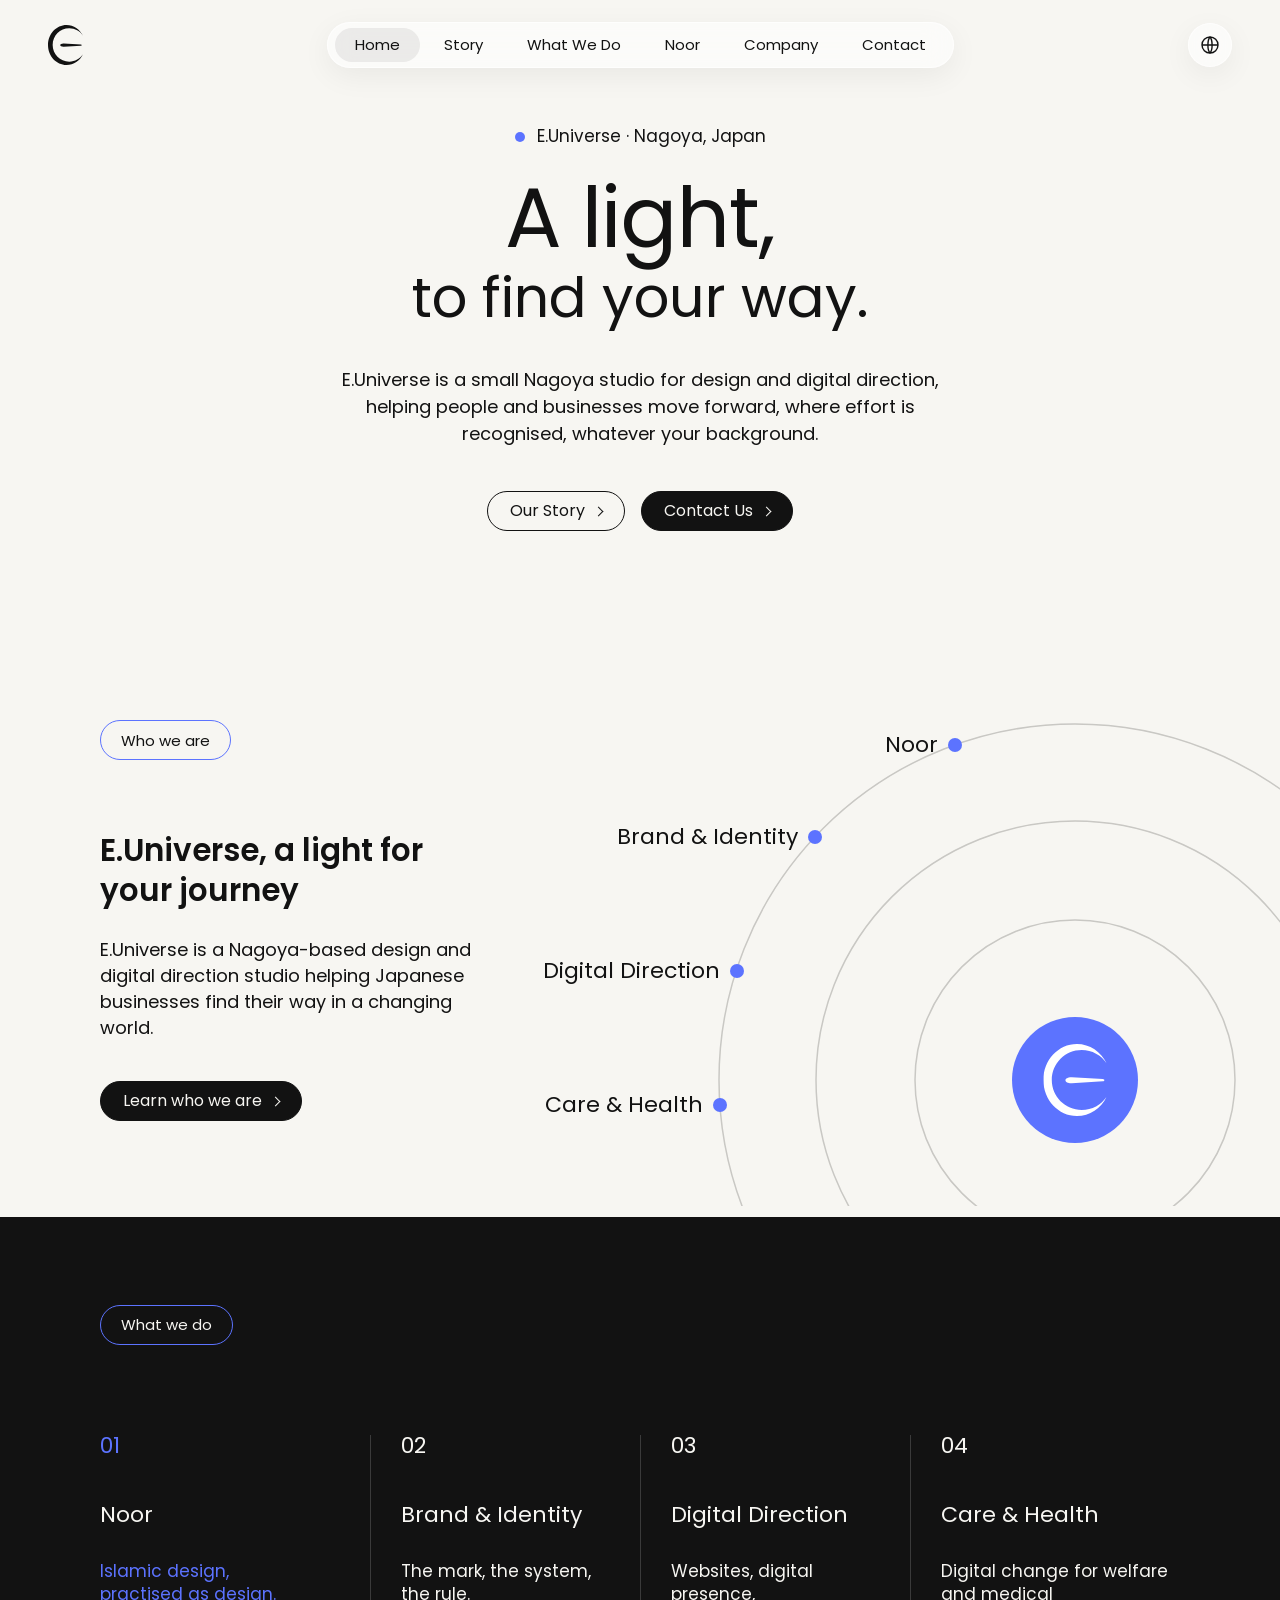
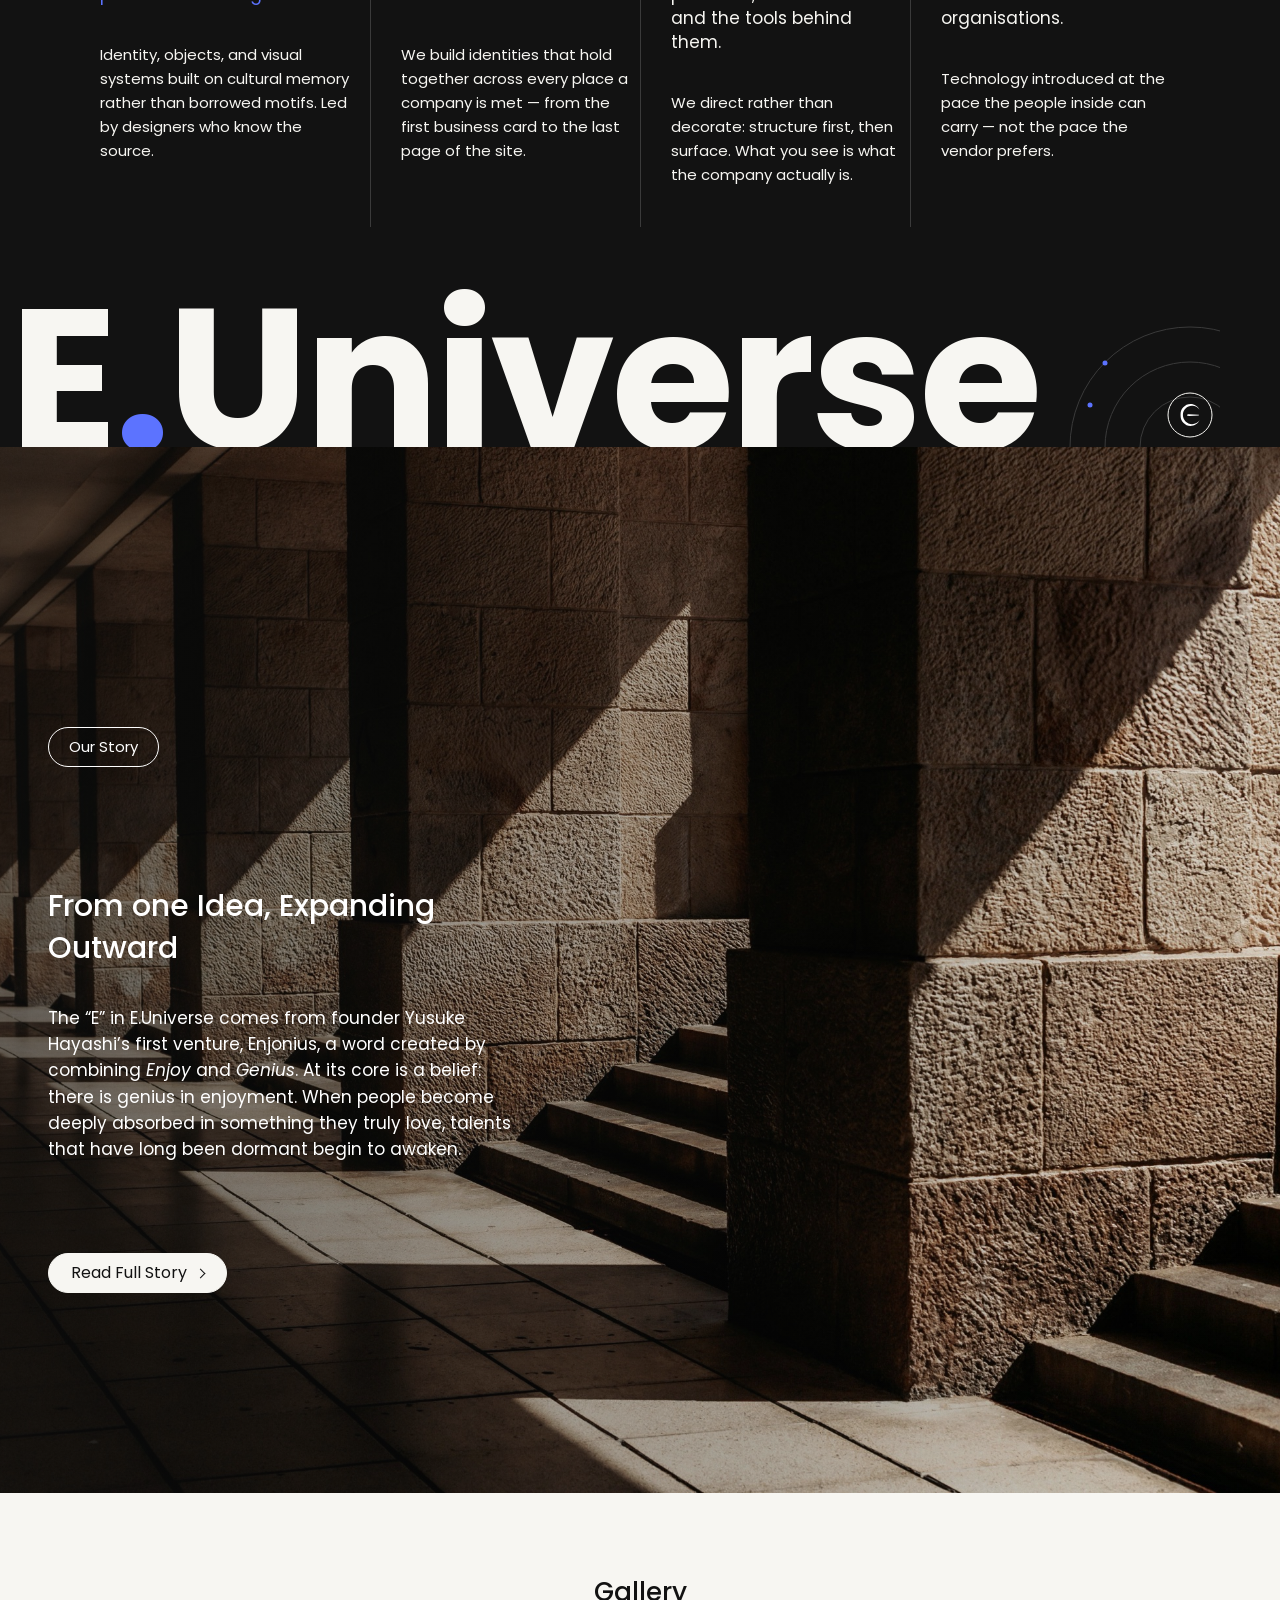
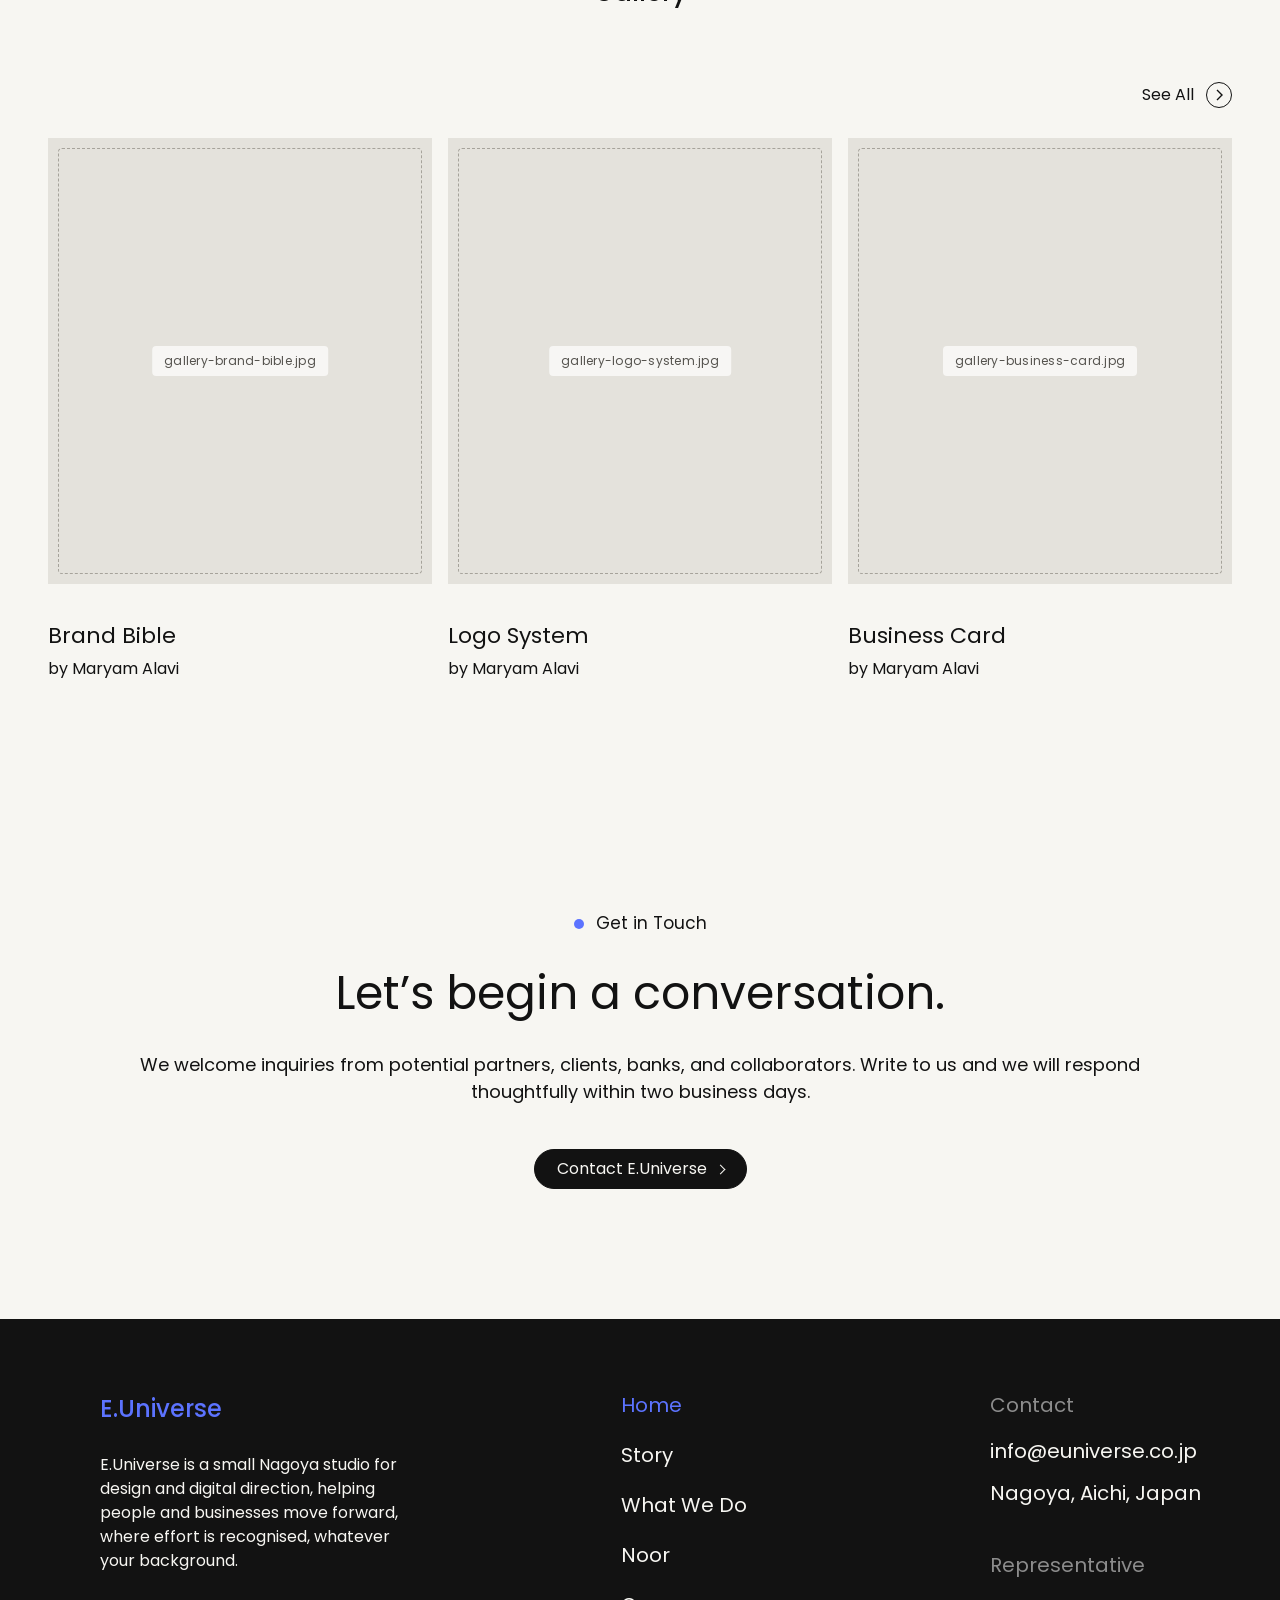
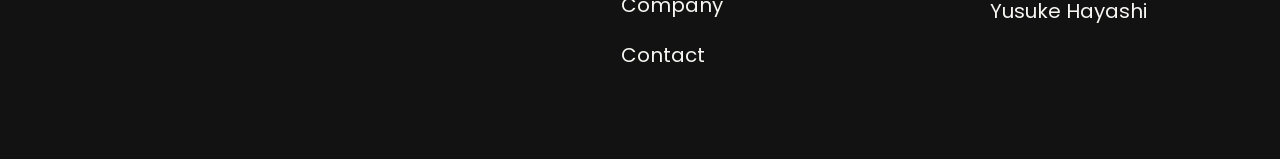
==== v2/index.html @ 205700b2 "v2: shared styles, nav/footer, and Home at /v2/ (staging) - css/site.css: design tokens (Paper/Ink/A" ====
<!doctype html>
<html lang="en-GB">
<head>
<meta charset="utf-8">
<meta name="viewport" content="width=device-width, initial-scale=1">
<title>E.Universe — A Nagoya studio for design &amp; digital direction.</title>
<meta name="description" content="E.Universe is a small Nagoya studio for design and digital direction, helping people and businesses move forward, where effort is recognised, whatever your background.">
<meta name="robots" content="noindex">
<link rel="canonical" href="https://euniverse.co.jp/">
<meta property="og:type" content="website">
<meta property="og:site_name" content="E.Universe">
<meta property="og:title" content="E.Universe — A Nagoya studio for design &amp; digital direction.">
<meta property="og:description" content="E.Universe is a small Nagoya studio for design and digital direction, helping people and businesses move forward, where effort is recognised, whatever your background.">
<meta property="og:url" content="https://euniverse.co.jp/">
<meta property="og:image" content="https://euniverse.co.jp/assets/og.png">
<meta name="twitter:card" content="summary_large_image">
<link rel="icon" href="/assets/favicon.ico" sizes="any">
<link rel="icon" type="image/png" sizes="32x32" href="/assets/favicon-32.png">
<link rel="apple-touch-icon" sizes="180x180" href="/assets/favicon-180.png">
<link rel="preconnect" href="https://fonts.googleapis.com">
<link rel="preconnect" href="https://fonts.gstatic.com" crossorigin>
<link href="https://fonts.googleapis.com/css2?family=Poppins:ital,wght@0,300;0,400;0,500;0,600;0,700;1,400&display=swap" rel="stylesheet">
<link rel="stylesheet" href="/css/site.css">
</head>
<body>

<!-- ===== Header ===== -->
<header class="site-header">
  <a class="site-header__logo" href="index.html" aria-label="E.Universe — Home">
    <img src="/assets/Symbol_Ink.svg" alt="" width="35" height="40">
  </a>
  <nav class="site-nav" aria-label="Primary">
    <a href="index.html" aria-current="page">Home</a>
    <a href="story.html">Story</a>
    <a href="what-we-do.html">What We Do</a>
    <a href="noor.html">Noor</a>
    <a href="company.html">Company</a>
    <a href="contact.html">Contact</a>
  </nav>
  <div class="site-header__tools">
    <button class="icon-btn icon-btn--menu" type="button" aria-label="Open menu" aria-expanded="false" aria-controls="mobile-menu">
      <svg viewBox="0 0 22 22" fill="none" stroke="currentColor" stroke-width="1.6" stroke-linecap="round"><path d="M4 7h14M7 11h8M9 15h4"/></svg>
    </button>
    <span class="icon-btn" role="img" aria-label="Language (English)">
      <svg viewBox="0 0 22 22" fill="none" stroke="currentColor" stroke-width="1.4"><circle cx="11" cy="11" r="8"/><path d="M3 11h16M11 3c2.8 3 2.8 13 0 16M11 3c-2.8 3-2.8 13 0 16"/></svg>
    </span>
  </div>
</header>

<div class="mobile-menu" id="mobile-menu" data-open="false">
  <button class="icon-btn mobile-menu__close" type="button" aria-label="Close menu">
    <svg viewBox="0 0 22 22" fill="none" stroke="currentColor" stroke-width="1.6" stroke-linecap="round"><path d="M6 6l10 10M16 6L6 16"/></svg>
  </button>
  <nav aria-label="Mobile">
    <a href="index.html" aria-current="page">Home</a>
    <a href="story.html">Story</a>
    <a href="what-we-do.html">What We Do</a>
    <a href="noor.html">Noor</a>
    <a href="company.html">Company</a>
    <a href="contact.html">Contact</a>
  </nav>
</div>

<main>

<!-- ===== Hero ===== -->
<section class="hero">
  <p class="kicker">E.Universe · Nagoya, Japan</p>
  <h1 class="hero__title"><span class="l1">A light,</span><span class="l2">to find your way.</span></h1>
  <p class="hero__lead">E.Universe is a small Nagoya studio for design and digital direction, helping people and businesses move forward, where effort is recognised, whatever your background.</p>
  <div class="hero__actions">
    <a class="btn btn--outline" href="story.html">Our Story</a>
    <a class="btn btn--ink" href="contact.html">Contact Us</a>
  </div>
</section>

<!-- ===== Who we are ===== -->
<section class="who" aria-labelledby="who-title">
  <div class="who__text">
    <p class="pill">Who we are</p>
    <h2 class="who__title" id="who-title">E.Universe, a light for your journey</h2>
    <p class="who__body">E.Universe is a Nagoya-based design and digital direction studio helping Japanese businesses find their way in a changing world.</p>
    <p class="who__cta"><a class="btn btn--ink" href="company.html">Learn who we are</a></p>
  </div>
  <!-- Orbit diagram: three arcs + four labelled dots around the E symbol -->
  <svg class="orbit" viewBox="-100 0 800 566" aria-hidden="true" focusable="false">
    <g fill="none" stroke="#C9C8C4" stroke-width="1.5">
      <circle cx="495" cy="440" r="160"/>
      <circle cx="495" cy="440" r="259"/>
      <circle cx="495" cy="440" r="356"/>
    </g>
    <g fill="#5C73FF">
      <circle cx="375" cy="105" r="7"/>
      <circle cx="235" cy="197" r="7"/>
      <circle cx="157" cy="331" r="7"/>
      <circle cx="140" cy="465" r="7"/>
    </g>
    <g text-anchor="end">
      <text x="358" y="112">Noor</text>
      <text x="218" y="204">Brand &amp; Identity</text>
      <text x="140" y="338">Digital Direction</text>
      <text x="123" y="472">Care &amp; Health</text>
    </g>
    <circle cx="495" cy="440" r="63" fill="#5C73FF"/>
    <image href="/assets/Symbol_Light.svg" x="463" y="404" width="64" height="72"/>
  </svg>
</section>

<!-- ===== What we do ===== -->
<section class="services section--ink" aria-labelledby="services-title">
  <div class="services__head">
    <h2 class="pill" id="services-title">What we do</h2>
  </div>
  <div class="services__grid">
    <article class="service">
      <p class="service__num service__num--accent">01</p>
      <h3 class="service__title">Noor</h3>
      <p class="service__tag service__tag--accent">Islamic design,<br>practised as design.</p>
      <p class="service__body">Identity, objects, and visual systems built on cultural memory rather than borrowed motifs. Led by designers who know the source.</p>
    </article>
    <article class="service">
      <p class="service__num">02</p>
      <h3 class="service__title">Brand &amp; Identity</h3>
      <p class="service__tag">The mark, the system,<br>the rule.</p>
      <p class="service__body">We build identities that hold together across every place a company is met — from the first business card to the last page of the site.</p>
    </article>
    <article class="service">
      <p class="service__num">03</p>
      <h3 class="service__title">Digital Direction</h3>
      <p class="service__tag">Websites, digital presence,<br>and the tools behind them.</p>
      <p class="service__body">We direct rather than decorate: structure first, then surface. What you see is what the company actually is.</p>
    </article>
    <article class="service">
      <p class="service__num">04</p>
      <h3 class="service__title">Care &amp; Health</h3>
      <p class="service__tag">Digital change for welfare<br>and medical organisations.</p>
      <p class="service__body">Technology introduced at the pace the people inside can carry — not the pace the vendor prefers.</p>
    </article>
  </div>
  <div class="services__mark" aria-hidden="true">
    <span class="word">E<span class="dot">.</span>Universe</span>
    <svg class="mini-orbit" viewBox="0 0 220 130" fill="none">
      <g stroke="#3A3A3A" stroke-width="1"><circle cx="190" cy="130" r="50"/><circle cx="190" cy="130" r="85"/><circle cx="190" cy="130" r="120"/></g>
      <circle cx="105" cy="46" r="2.5" fill="#5C73FF"/><circle cx="90" cy="88" r="2.5" fill="#5C73FF"/>
      <circle cx="190" cy="98" r="22" stroke="#F7F6F2" stroke-width="1"/>
      <image href="/assets/Symbol_Light.svg" x="180" y="87" width="20" height="22"/>
    </svg>
  </div>
</section>

<!-- ===== Our Story teaser ===== -->
<section class="story-teaser" aria-labelledby="story-title">
  <figure class="ph"><img src="/assets/img/home-story-corridor.jpg" alt="" loading="lazy"></figure>
  <p class="pill pill--white">Our Story</p>
  <h2 class="story-teaser__title" id="story-title">From one Idea, Expanding Outward</h2>
  <p class="story-teaser__body">The “E” in E.Universe comes from founder Yusuke Hayashi’s first venture, Enjonius, a word created by combining <em>Enjoy</em> and <em>Genius</em>. At its core is a belief: there is genius in enjoyment. When people become deeply absorbed in something they truly love, talents that have long been dormant begin to awaken.</p>
  <p class="story-teaser__cta"><a class="btn btn--paper" href="story.html">Read Full Story</a></p>
</section>

<!-- ===== Gallery ===== -->
<section class="gallery" aria-labelledby="gallery-title">
  <h2 class="gallery__title" id="gallery-title">Gallery</h2>
  <div class="gallery__bar"><a class="more" href="what-we-do.html#work">See All</a></div>
  <div class="gallery__grid">
    <article class="card">
      <figure class="ph card__img"><img src="/assets/img/gallery-brand-bible.jpg" alt="Brand Bible cover — Quiet authenticity." loading="lazy"></figure>
      <h3 class="card__title">Brand Bible</h3>
      <p class="card__by">by Maryam Alavi</p>
    </article>
    <article class="card">
      <figure class="ph card__img"><img src="/assets/img/gallery-logo-system.jpg" alt="E.Universe logo system" loading="lazy"></figure>
      <h3 class="card__title">Logo System</h3>
      <p class="card__by">by Maryam Alavi</p>
    </article>
    <article class="card">
      <figure class="ph card__img"><img src="/assets/img/gallery-business-card.jpg" alt="E.Universe business cards" loading="lazy"></figure>
      <h3 class="card__title">Business Card</h3>
      <p class="card__by">by Maryam Alavi</p>
    </article>
  </div>
</section>

<!-- ===== Get in touch ===== -->
<section class="cta" aria-labelledby="cta-title">
  <p class="kicker">Get in Touch</p>
  <h2 class="cta__title" id="cta-title">Let’s begin a conversation.</h2>
  <p class="cta__body">We welcome inquiries from potential partners, clients, banks, and collaborators. Write to us and we will respond thoughtfully within two business days.</p>
  <p class="cta__btn"><a class="btn btn--ink" href="contact.html">Contact E.Universe</a></p>
</section>

</main>

<!-- ===== Footer ===== -->
<footer class="site-footer">
  <div>
    <p class="site-footer__brand">E.Universe</p>
    <p class="site-footer__about">E.Universe is a small Nagoya studio for design and digital direction, helping people and businesses move forward, where effort is recognised, whatever your background.</p>
  </div>
  <nav aria-label="Footer">
    <ul class="site-footer__links">
      <li><a href="index.html" aria-current="page">Home</a></li>
      <li><a href="story.html">Story</a></li>
      <li><a href="what-we-do.html">What We Do</a></li>
      <li><a href="noor.html">Noor</a></li>
      <li><a href="company.html">Company</a></li>
      <li><a href="contact.html">Contact</a></li>
    </ul>
  </nav>
  <div class="site-footer__contact">
    <p class="site-footer__heading" style="margin-top:0">Contact</p>
    <p><a href="mailto:info@euniverse.co.jp">info@euniverse.co.jp</a></p>
    <p>Nagoya, Aichi, Japan</p>
    <p class="site-footer__heading">Representative</p>
    <p>Yusuke Hayashi</p>
  </div>
</footer>

<script src="/js/site.js" defer></script>
</body>
</html>
---- css/site.css ----
/* ==========================================================================
   E.Universe — corporate site v2
   Shared stylesheet. Reference frame: desktop 1440 / tablet 834 / mobile 390
   (measured from the 14Sep design exports, which are 1.5× those widths).
   Tokens come from EUniverse_Company_Details_v1.txt (Paper / Ink / Accent).
   ========================================================================== */

:root {
  --paper: #F7F6F2;
  --ink: #121212;
  --accent: #5C73FF;
  --white: #FFFFFF;
  --grey-70: #6E6E6E;   /* footer column headings, form labels */
  --grey-50: #9A9A9A;   /* placeholders */
  --line-dark: #DDDCD8; /* hairlines on paper */
  --line-light: #3A3A3A;/* hairlines on ink */
  --arc: #C9C8C4;       /* orbit arcs */

  --font: "Poppins", -apple-system, BlinkMacSystemFont, "Helvetica Neue", Arial, sans-serif;

  --gutter: 48px;       /* page edge (gallery, big headings, nav logo) */
  --inset: 100px;       /* inner text columns (who we are, what we do, footer) */
  --radius-pill: 999px;
}

/* ---------- reset ---------- */
*, *::before, *::after { box-sizing: border-box; }
html { -webkit-text-size-adjust: 100%; scroll-behavior: smooth; }
body {
  margin: 0;
  background: var(--paper);
  color: var(--ink);
  font-family: var(--font);
  font-size: 16px;
  line-height: 1.5;
  -webkit-font-smoothing: antialiased;
  -moz-osx-font-smoothing: grayscale;
}
img, svg { display: block; max-width: 100%; }
a { color: inherit; text-decoration: none; }
h1, h2, h3, h4, p, figure { margin: 0; }
ul { margin: 0; padding: 0; list-style: none; }
button, input, select, textarea { font: inherit; color: inherit; }

.visually-hidden {
  position: absolute !important; width: 1px; height: 1px; overflow: hidden;
  clip: rect(0 0 0 0); clip-path: inset(50%); white-space: nowrap;
}

/* ---------- layout helpers ---------- */
.wrap { padding-left: var(--gutter); padding-right: var(--gutter); }
.wrap--inset { padding-left: var(--inset); padding-right: var(--inset); }
.section--ink { background: var(--ink); color: var(--paper); }

/* ---------- labels ---------- */
.pill {
  display: inline-flex; align-items: center;
  height: 40px; padding: 0 20px;
  border: 1px solid var(--accent); border-radius: var(--radius-pill);
  font-size: 15px; font-weight: 400; line-height: 1; white-space: nowrap;
}
.pill--white { border-color: var(--white); color: var(--white); }
.pill--ink { border-color: var(--ink); color: var(--ink); }

.kicker {
  display: inline-flex; align-items: center; gap: 12px;
  font-size: 17px;
}
.kicker::before {
  content: ""; width: 10px; height: 10px; border-radius: 50%;
  background: var(--accent); flex: none;
}
.kicker--green::before { background: #1FDB5E; }

/* ---------- buttons ---------- */
.btn {
  display: inline-flex; align-items: center; gap: 10px;
  height: 40px; padding: 0 22px;
  border-radius: var(--radius-pill); border: 1px solid transparent;
  font-size: 16px; line-height: 1; white-space: nowrap;
  cursor: pointer; transition: opacity .2s ease, background-color .2s ease;
}
.btn::after {
  content: ""; width: 7px; height: 7px; flex: none;
  border-right: 1.5px solid currentColor; border-top: 1.5px solid currentColor;
  transform: rotate(45deg); margin-top: 1px;
}
.btn:hover { opacity: .85; }
.btn--ink { background: var(--ink); color: var(--paper); border-color: var(--ink); }
.btn--outline { background: transparent; color: var(--ink); border-color: var(--ink); }
.btn--paper { background: var(--paper); color: var(--ink); border-color: var(--paper); }
.btn--text { padding: 0; border: 0; background: transparent; color: var(--ink); }

/* "See All ›" — text + circled chevron */
.more {
  display: inline-flex; align-items: center; gap: 12px;
  font-size: 16px; color: var(--ink);
}
.more::after {
  content: ""; width: 26px; height: 26px; flex: none;
  border: 1px solid var(--ink); border-radius: 50%;
  background: url("data:image/svg+xml;utf8,<svg xmlns='http://www.w3.org/2000/svg' viewBox='0 0 26 26'><path d='M11 8l5 5-5 5' fill='none' stroke='%23121212' stroke-width='1.4'/></svg>") center / 26px 26px no-repeat;
}

/* ---------- placeholder images ----------
   Every photo is a plain <img>. If the file is not in assets/ yet, site.js
   flags the figure as .is-missing and it renders as a grey box showing the
   expected file name. Dropping the real file into assets/img/ is all that is
   needed to replace it. */
.ph { position: relative; overflow: hidden; background: #E4E2DC; }
.ph img { width: 100%; height: 100%; object-fit: cover; }
.ph.is-missing img { visibility: hidden; }
.ph.is-missing::before {
  content: ""; position: absolute; inset: 10px;
  border: 1px dashed #A6A39B; border-radius: 4px;
}
.ph.is-missing::after {
  content: attr(data-file);
  position: absolute; left: 50%; top: 50%; transform: translate(-50%, -50%);
  padding: 6px 12px; background: rgba(255,255,255,.7); border-radius: 4px;
  font-size: 12px; letter-spacing: .02em; color: #55534E; white-space: nowrap;
}

/* ==========================================================================
   Header / navigation
   ========================================================================== */
.site-header {
  position: absolute; top: 0; left: 0; right: 0; z-index: 50;
  height: 90px; padding: 0 var(--gutter);
  display: grid; grid-template-columns: 1fr auto 1fr; align-items: center;
}
.site-header__logo { justify-self: start; }
.site-header__logo img, .site-header__logo svg { height: 40px; width: auto; }

.site-nav {
  display: flex; align-items: center; gap: 4px;
  height: 46px; padding: 0 8px;
  border-radius: var(--radius-pill);
  background: rgba(255,255,255,.55);
  box-shadow: 0 8px 30px rgba(18,18,18,.06), inset 0 0 0 1px rgba(255,255,255,.6);
  backdrop-filter: blur(14px); -webkit-backdrop-filter: blur(14px);
}
.site-nav a {
  display: inline-flex; align-items: center; height: 34px; padding: 0 20px;
  border-radius: var(--radius-pill); font-size: 15px; white-space: nowrap;
}
.site-nav a[aria-current="page"] { background: rgba(18,18,18,.07); }
.site-nav a:hover { background: rgba(18,18,18,.05); }

.site-header__tools { justify-self: end; display: flex; gap: 12px; }
.icon-btn {
  width: 44px; height: 44px; border-radius: 50%; border: 0; padding: 0;
  display: grid; place-items: center; background: rgba(255,255,255,.55);
  box-shadow: 0 8px 30px rgba(18,18,18,.06), inset 0 0 0 1px rgba(255,255,255,.6);
  backdrop-filter: blur(14px); -webkit-backdrop-filter: blur(14px);
  cursor: default;
}
.icon-btn svg { width: 22px; height: 22px; }
.icon-btn--menu { display: none; cursor: pointer; }

/* header on dark hero (Story) */
.site-header--light { color: var(--paper); }
.site-header--light .site-nav,
.site-header--light .icon-btn { background: rgba(255,255,255,.12); box-shadow: inset 0 0 0 1px rgba(255,255,255,.18); }
.site-header--light .site-nav a[aria-current="page"] { background: rgba(255,255,255,.18); }

/* mobile menu panel */
.mobile-menu {
  display: none; position: fixed; inset: 0; z-index: 60;
  background: var(--paper); padding: 110px var(--gutter) 40px;
}
.mobile-menu[data-open="true"] { display: block; }
.mobile-menu a { display: block; font-size: 28px; padding: 14px 0; border-bottom: 1px solid var(--line-dark); }
.mobile-menu a[aria-current="page"] { color: var(--accent); }
.mobile-menu__close { position: absolute; top: 24px; right: var(--gutter); }

/* ==========================================================================
   Footer
   ========================================================================== */
.site-footer {
  background: var(--ink); color: var(--paper);
  padding: 72px var(--inset) 90px;
  display: grid; grid-template-columns: 46% 32% 22%; gap: 24px;
}
.site-footer__brand { font-size: 24px; font-weight: 500; color: var(--accent); }
.site-footer__about { margin-top: 26px; max-width: 300px; font-size: 16px; line-height: 1.5; }
.site-footer__links li + li { margin-top: 22px; }
.site-footer__links a { font-size: 20px; line-height: 1.4; }
.site-footer__links a[aria-current="page"] { color: var(--accent); }
.site-footer__heading { font-size: 18px; color: #8C8C8C; margin-bottom: 22px; }
.site-footer__contact p { font-size: 20px; line-height: 1.4; }
.site-footer__contact p + p { margin-top: 14px; }
.site-footer__contact .site-footer__heading { margin-top: 44px; margin-bottom: 18px; }

/* ==========================================================================
   Home
   ========================================================================== */
.hero {
  padding: 124px var(--gutter) 0;
  text-align: center;
  min-height: 640px;
}
.hero__title {
  margin-top: 26px;
  font-weight: 400; line-height: 1;
}
.hero__title .l1 { display: block; font-size: 84px; letter-spacing: -.01em; }
.hero__title .l2 { display: block; font-size: 56px; margin-top: 10px; }
.hero__lead {
  margin: 40px auto 0; max-width: 600px;
  font-size: 18px; line-height: 1.5;
}
.hero__actions { margin-top: 44px; display: flex; justify-content: center; gap: 16px; }

/* Who we are */
.who {
  position: relative; overflow: hidden;
  padding: 80px var(--inset) 96px;
  min-height: 566px;
}
.who__text { max-width: 400px; position: relative; z-index: 1; }
.who__title { margin-top: 70px; font-size: 31px; font-weight: 600; line-height: 1.3; }
.who__body { margin-top: 26px; font-size: 18px; line-height: 1.45; max-width: 380px; }
.who__cta { margin-top: 40px; }
.orbit {
  position: absolute; right: 0; top: 0; width: 800px; height: 566px;
  pointer-events: none;
}
.orbit text { font-family: var(--font); font-size: 22px; fill: var(--ink); }

/* What we do (dark) */
.services { padding: 88px 0 0; position: relative; overflow: hidden; }
.services__head { padding: 0 var(--inset); }
.services__grid {
  margin-top: 90px; padding: 0 var(--inset);
  display: grid; grid-template-columns: repeat(4, 1fr);
}
.service { padding-right: 12px; }
.service + .service { border-left: 1px solid var(--line-light); padding-left: 30px; }
.service__num { font-size: 22px; line-height: 1; }
.service__num--accent { color: var(--accent); }
.service__title { margin-top: 44px; font-size: 22px; font-weight: 400; line-height: 1.3; }
.service__tag, .service__body { max-width: 270px; }
.service__tag { margin-top: 30px; font-size: 17px; line-height: 1.4; }
.service__tag--accent { color: var(--accent); }
.service__body { margin-top: 36px; font-size: 15px; line-height: 1.6; padding-bottom: 40px; }
.services__mark {
  position: relative; margin-top: 30px; height: 190px; overflow: hidden;
}
.services__mark .word {
  position: absolute; left: 10px; bottom: -0.16em;
  font-size: 200px; font-weight: 700; line-height: 1; letter-spacing: -.02em;
  color: var(--paper); white-space: nowrap;
}
.services__mark .word .dot { color: var(--accent); }
.services__mark .mini-orbit { position: absolute; right: 60px; bottom: 0; width: 220px; height: 130px; }

/* Our Story (photo) */
.story-teaser {
  position: relative; color: var(--white);
  padding: 280px var(--gutter) 200px;
  background: var(--ink) center / cover no-repeat;
  isolation: isolate;
}
.story-teaser .ph { position: absolute; inset: 0; z-index: -2; }
.story-teaser::before {
  content: ""; position: absolute; inset: 0; z-index: -1;
  background: linear-gradient(90deg, rgba(18,18,18,.55) 0%, rgba(18,18,18,.25) 45%, rgba(18,18,18,0) 100%);
}
.story-teaser__title { margin-top: 118px; font-size: 30px; font-weight: 500; line-height: 1.4; max-width: 520px; }
.story-teaser__body { margin-top: 36px; font-size: 17px; line-height: 1.55; max-width: 480px; }
.story-teaser__cta { margin-top: 90px; }

/* Gallery / Selected work */
.gallery { padding: 80px var(--gutter) 0; }
.gallery__title { text-align: center; font-size: 26px; font-weight: 500; }
.gallery__bar { display: flex; justify-content: flex-end; margin-top: 70px; }
.gallery__grid { margin-top: 30px; display: grid; grid-template-columns: repeat(3, 1fr); gap: 16px; }
.card__img { aspect-ratio: 437 / 508; }
.card__title { margin-top: 38px; font-size: 22px; font-weight: 400; line-height: 1.3; }
.card__by { margin-top: 6px; font-size: 16px; }

/* Get in touch */
.cta {
  padding: 230px var(--gutter) 130px; text-align: center;
}
.cta__title { margin-top: 30px; font-size: 46px; font-weight: 400; line-height: 1.2; }
.cta__body { margin: 30px auto 0; max-width: 1000px; font-size: 18px; line-height: 1.5; }
.cta__btn { margin-top: 44px; }

/* ==========================================================================
   Tablet ≤ 1024
   ========================================================================== */
@media (max-width: 1024px) {
  :root { --gutter: 48px; --inset: 48px; }

  .site-header { height: 90px; }
  .site-nav a { padding: 0 16px; }

  .hero { padding-top: 130px; min-height: 0; padding-bottom: 60px; }
  .hero__title .l1 { font-size: 72px; }
  .hero__title .l2 { font-size: 48px; }
  .hero__lead { max-width: 620px; }

  .who { padding: 40px var(--inset) 0; min-height: 0; }
  .who__text { max-width: 760px; }
  .who__title { margin-top: 64px; }
  .who__body { max-width: 760px; }
  .orbit { position: relative; width: 760px; max-width: none; height: auto; margin: 30px -130px 0 auto; }

  .services__grid { grid-template-columns: 1fr 1fr; row-gap: 60px; padding-left: calc(var(--inset) + 48px); }
  .service:nth-child(3) { border-left: 0; padding-left: 0; }
  .service:nth-child(odd) { position: relative; }
  .service:nth-child(n+3)::before {
    content: ""; position: absolute; top: -30px; left: 0; width: 60%; height: 1px; background: var(--line-light);
  }
  .service { position: relative; }
  .services__mark { height: 130px; }
  .services__mark .word { font-size: 120px; }
  .services__mark .mini-orbit { right: 30px; width: 160px; height: 100px; }
  .pill--white { border-color: var(--accent); }

  .story-teaser { padding: 220px var(--gutter) 200px; }
  .gallery__grid { grid-template-columns: repeat(3, 1fr); }
  .card__title { font-size: 20px; margin-top: 26px; }
  .cta { padding: 160px var(--gutter) 110px; }
  .cta__title { font-size: 40px; }

  .site-footer { grid-template-columns: 46% 24% 30%; gap: 16px; padding: 64px var(--inset) 72px; }
  .site-footer__links a, .site-footer__contact p { font-size: 18px; }
  .site-footer__about { font-size: 15px; }
}

/* ==========================================================================
   Mobile ≤ 640
   ========================================================================== */
@media (max-width: 640px) {
  :root { --gutter: 24px; --inset: 24px; }

  .site-header { height: 76px; grid-template-columns: 1fr auto; }
  .site-header__logo img, .site-header__logo svg { height: 34px; }
  .site-nav { display: none; }
  .icon-btn { width: 40px; height: 40px; }
  .icon-btn--menu { display: grid; }

  .hero { padding-top: 130px; padding-bottom: 40px; }
  .hero__title .l1 { font-size: 56px; }
  .hero__title .l2 { font-size: 32px; margin-top: 8px; }
  .hero__lead { margin-top: 30px; font-size: 17px; }
  .hero__actions { margin-top: 34px; gap: 28px; }
  .hero__actions .btn--outline { border: 0; padding: 0; }

  .who { padding: 60px var(--inset) 0; }
  .who__title { margin-top: 56px; font-size: 24px; }
  .who__body { font-size: 17px; }
  .who { overflow: hidden; }
  .orbit { width: 520px; height: auto; margin: 10px -120px 0 auto; }
  .orbit text { font-size: 19px; }
  .site-footer__links a, .site-footer__contact p { font-size: 18px; }

  .services { padding-top: 56px; }
  .services__grid { grid-template-columns: 1fr; row-gap: 64px; padding-left: calc(var(--inset) + 24px); margin-top: 56px; }
  .service, .service + .service { border-left: 0; padding-left: 0; padding-right: 0; }
  .service:nth-child(n+2)::before {
    content: ""; position: absolute; top: -28px; left: 0; width: 60%; height: 1px; background: var(--line-light);
  }
  .service:nth-child(3)::before { display: block; }
  .service__title { font-size: 22px; margin-top: 40px; }
  .service__tag { font-size: 17px; }
  .service__body { font-size: 15.5px; padding-bottom: 0; }
  .services__mark { height: 80px; margin-top: 60px; }
  .services__mark .word { font-size: 66px; left: 0; }
  .services__mark .mini-orbit { width: 120px; height: 80px; right: 12px; }

  .story-teaser { padding: 44px var(--gutter) 60px; min-height: 780px; }
  .story-teaser__title { margin-top: 80px; font-size: 26px; }
  .story-teaser__body { font-size: 16px; }
  .story-teaser__cta { margin-top: 56px; }

  .gallery { padding-top: 90px; }
  .gallery__bar { margin-top: 40px; }
  .gallery__grid { grid-template-columns: 1fr; gap: 40px; }
  .card__title { margin-top: 20px; }

  .cta { padding: 120px var(--gutter) 90px; }
  .cta__title { font-size: 30px; }
  .cta__body { font-size: 17px; }

  .site-footer { grid-template-columns: 1fr; padding: 56px var(--inset) 64px; row-gap: 40px; }
  .site-footer__contact { grid-column: auto; }
  .site-footer__links li + li { margin-top: 18px; }
}
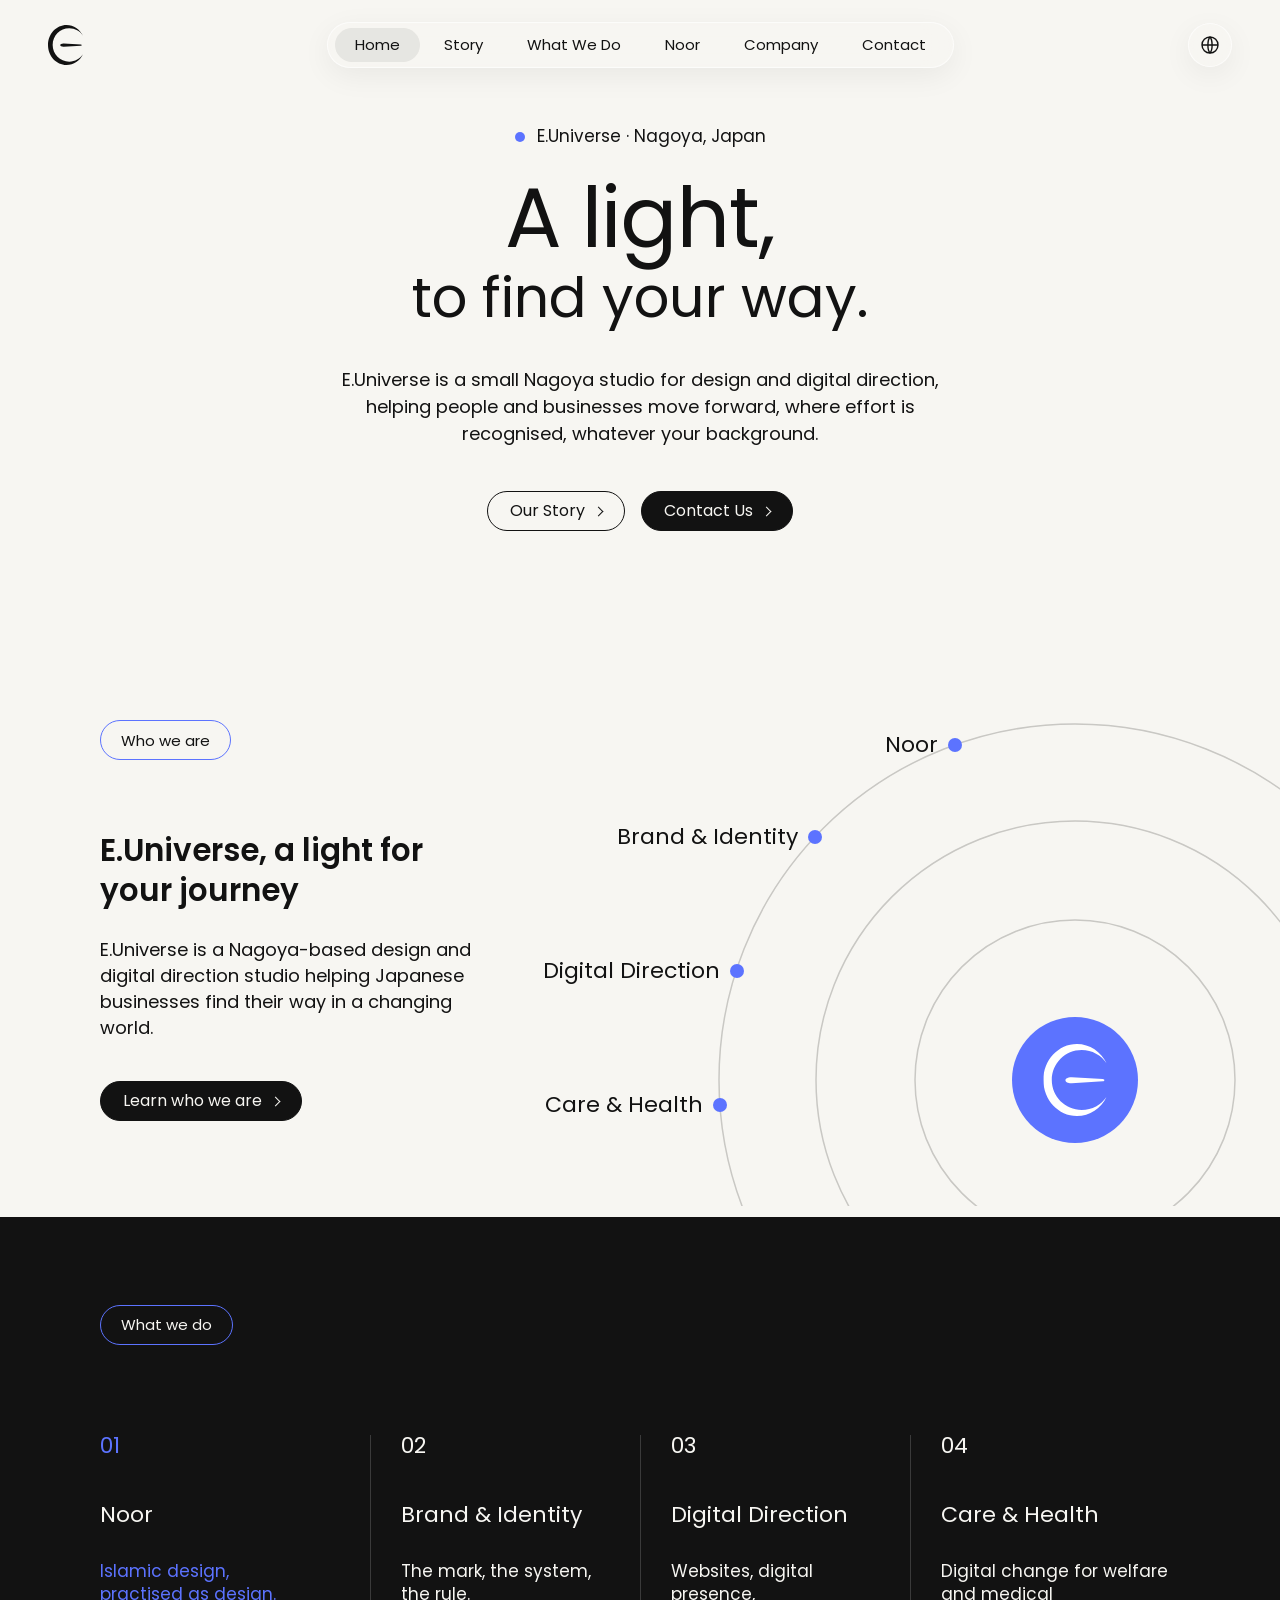
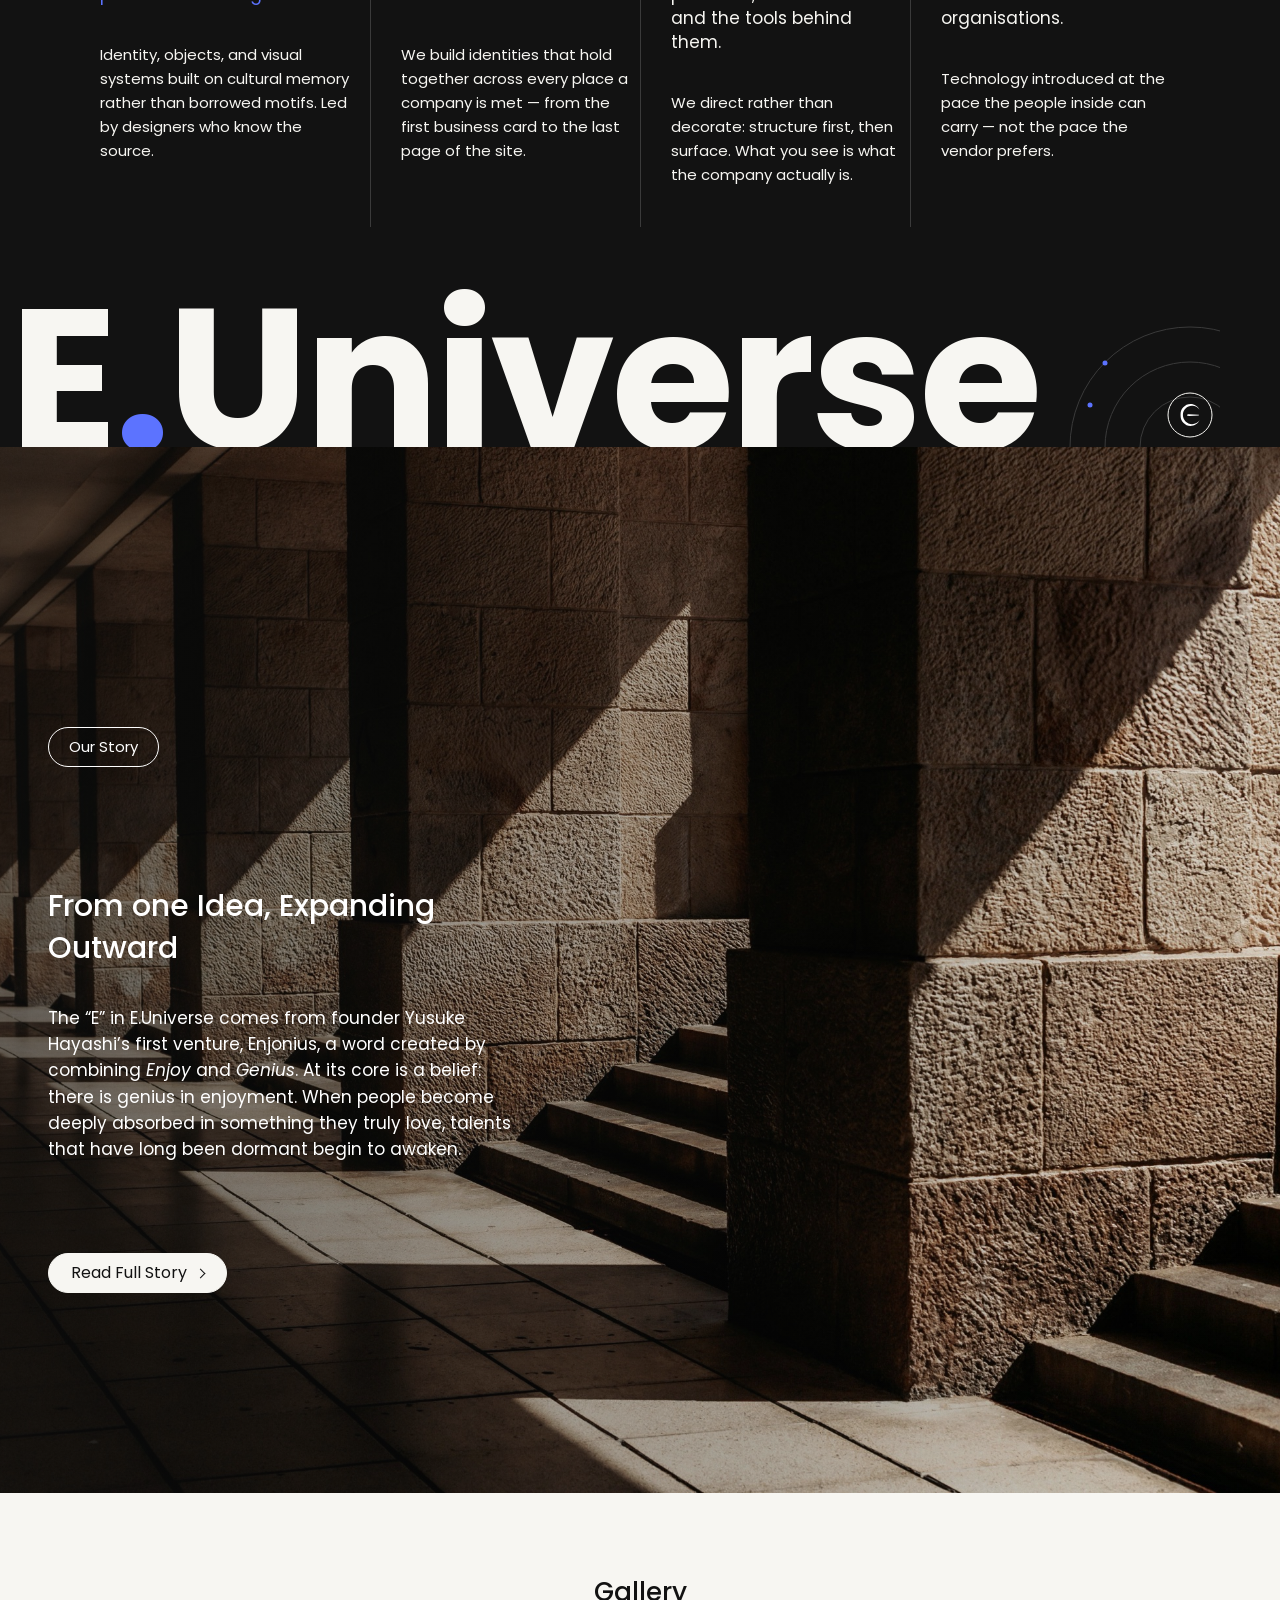
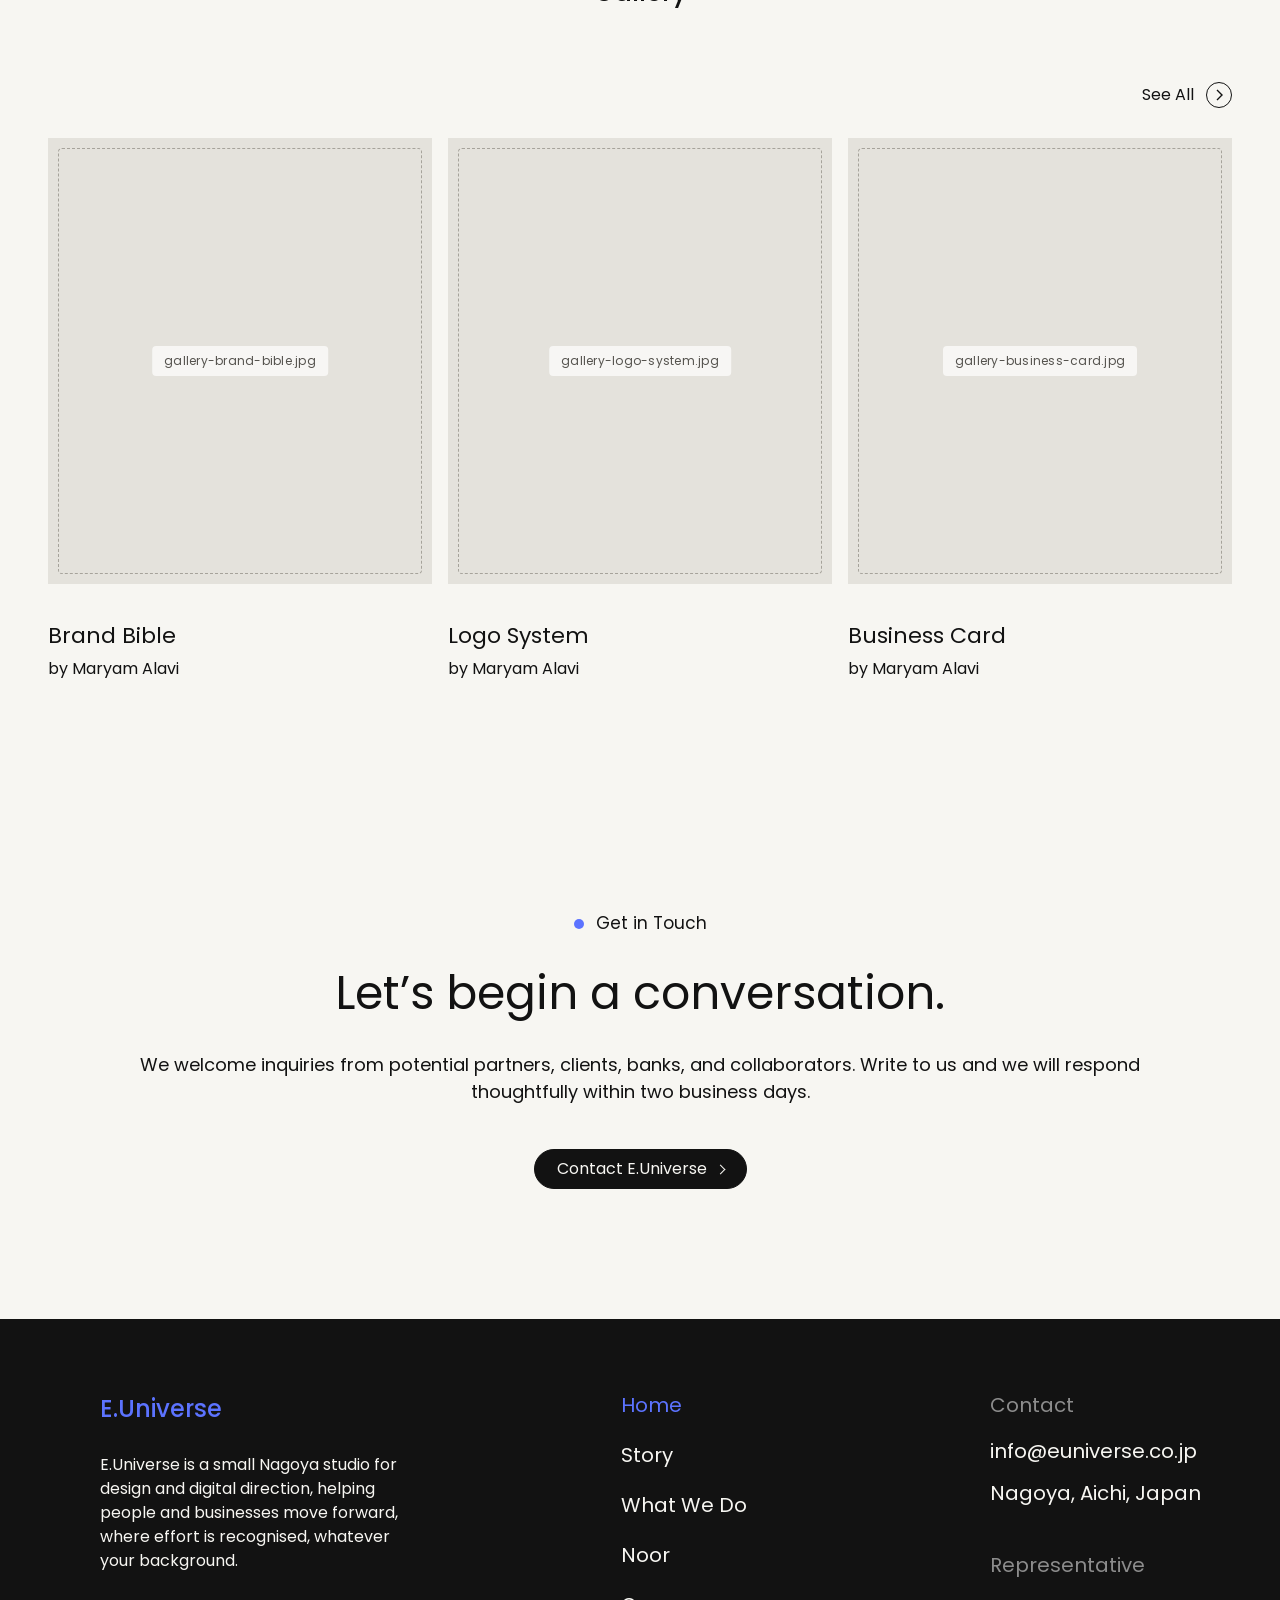
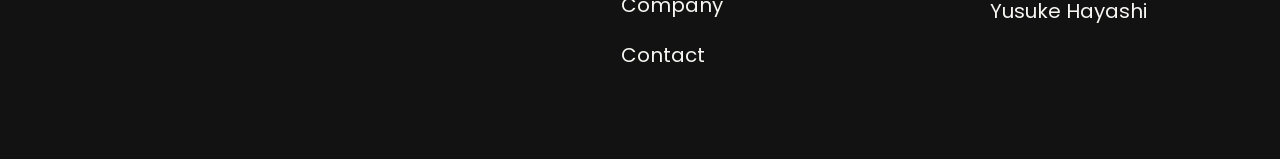
==== commit e027547d: "v2: Story page; fixed (sticky) header with light variant over dark hero Co-Authored-By: Claude Opus " ====
--- a/v2/index.html
+++ b/v2/index.html
@@ -27,7 +27,8 @@
 <!-- ===== Header ===== -->
 <header class="site-header">
   <a class="site-header__logo" href="index.html" aria-label="E.Universe — Home">
-    <img src="/assets/Symbol_Ink.svg" alt="" width="35" height="40">
+    <img src="/assets/Symbol_Ink.svg" alt="" width="35" height="40" class="logo-ink">
+    <img src="/assets/Symbol_Light.svg" alt="" width="35" height="40" class="logo-light">
   </a>
   <nav class="site-nav" aria-label="Primary">
     <a href="index.html" aria-current="page">Home</a>
--- a/css/site.css
+++ b/css/site.css
@@ -125,7 +125,8 @@
    Header / navigation
    ========================================================================== */
 .site-header {
-  position: absolute; top: 0; left: 0; right: 0; z-index: 50;
+  position: fixed; top: 0; left: 0; right: 0; z-index: 50;
+  transition: color .25s ease;
   height: 90px; padding: 0 var(--gutter);
   display: grid; grid-template-columns: 1fr auto 1fr; align-items: center;
 }
@@ -136,7 +137,7 @@
   display: flex; align-items: center; gap: 4px;
   height: 46px; padding: 0 8px;
   border-radius: var(--radius-pill);
-  background: rgba(255,255,255,.55);
+  background: rgba(247,246,242,.72);
   box-shadow: 0 8px 30px rgba(18,18,18,.06), inset 0 0 0 1px rgba(255,255,255,.6);
   backdrop-filter: blur(14px); -webkit-backdrop-filter: blur(14px);
 }
@@ -150,7 +151,7 @@
 .site-header__tools { justify-self: end; display: flex; gap: 12px; }
 .icon-btn {
   width: 44px; height: 44px; border-radius: 50%; border: 0; padding: 0;
-  display: grid; place-items: center; background: rgba(255,255,255,.55);
+  display: grid; place-items: center; background: rgba(247,246,242,.72);
   box-shadow: 0 8px 30px rgba(18,18,18,.06), inset 0 0 0 1px rgba(255,255,255,.6);
   backdrop-filter: blur(14px); -webkit-backdrop-filter: blur(14px);
   cursor: default;
@@ -159,7 +160,10 @@
 .icon-btn--menu { display: none; cursor: pointer; }
 
 /* header on dark hero (Story) */
+.logo-light { display: none; }
 .site-header--light { color: var(--paper); }
+.site-header--light .logo-ink { display: none; }
+.site-header--light .logo-light { display: block; }
 .site-header--light .site-nav,
 .site-header--light .icon-btn { background: rgba(255,255,255,.12); box-shadow: inset 0 0 0 1px rgba(255,255,255,.18); }
 .site-header--light .site-nav a[aria-current="page"] { background: rgba(255,255,255,.18); }
@@ -390,3 +394,339 @@
   .site-footer__contact { grid-column: auto; }
   .site-footer__links li + li { margin-top: 18px; }
 }
+
+/* ==========================================================================
+   Shared page pieces (Story / What we do / Noor / Company / Contact)
+   ========================================================================== */
+.photo { width: 100%; }
+.photo--band { aspect-ratio: 1440 / 836; }
+.photo--band img { width: 100%; height: 100%; object-fit: cover; }
+
+/* ---------- Story ---------- */
+.story-hero {
+  position: relative; isolation: isolate; color: var(--white); text-align: center;
+  padding: 136px var(--gutter) 130px; min-height: 598px;
+}
+.story-hero .ph { position: absolute; inset: 0; z-index: -2; }
+.story-hero::before {
+  content: ""; position: absolute; inset: 0; z-index: -1;
+  background: linear-gradient(180deg, rgba(18,18,18,.78) 0%, rgba(18,18,18,.45) 55%, rgba(18,18,18,.35) 100%);
+}
+.story-hero .kicker { color: var(--white); }
+.story-hero__title { margin-top: 40px; font-size: 76px; font-weight: 400; line-height: 1.35; }
+.story-hero__lead { margin: 40px auto 0; max-width: 860px; font-size: 18px; line-height: 1.5; }
+
+.timeline { position: relative; padding: 150px var(--gutter) 90px; }
+.timeline::before {
+  content: ""; position: absolute; left: calc(var(--gutter) + 5px); top: 155px; bottom: 100px;
+  width: 1px; background: var(--accent);
+}
+.timeline__axis, .timeline__axis-labels { display: none; }
+.tl-item { position: relative; display: grid; grid-template-columns: 296px 1fr; gap: 24px; }
+.tl-item + .tl-item { margin-top: 160px; }
+.tl-item::before {
+  content: ""; position: absolute; left: 0; top: 6px; width: 11px; height: 11px;
+  border-radius: 50%; background: var(--accent);
+}
+.tl-item__label { padding-left: 90px; font-size: 18px; line-height: 1.4; }
+.tl-item__title { font-size: 30px; font-weight: 600; line-height: 1.2; }
+.tl-item__body { margin-top: 36px; font-size: 18px; line-height: 1.55; max-width: 1050px; }
+
+.strip { display: grid; grid-template-columns: 1fr 1fr; }
+.strip .ph { aspect-ratio: 720 / 760; }
+
+.mv { padding: 216px var(--gutter) 200px; text-align: center; }
+.mv__item { margin-top: 90px; }
+.mv__item + .mv__item { margin-top: 70px; }
+.mv__title { font-size: 30px; font-weight: 500; line-height: 1.2; }
+.mv__body { margin-top: 10px; font-size: 17px; line-height: 1.5; }
+.mv__close { margin: 100px auto 0; max-width: 820px; font-size: 18px; line-height: 1.5; }
+
+.values { padding: 100px var(--gutter) 90px; text-align: center; }
+.values__grid { margin-top: 52px; display: grid; grid-template-columns: repeat(3, 1fr); gap: 30px; text-align: left; }
+.value {
+  position: relative; background: var(--white); min-height: 437px; padding: 24px;
+  display: flex; flex-direction: column; justify-content: flex-end;
+}
+.value__num {
+  position: absolute; top: 20px; right: 36px; font-size: 150px; font-weight: 200; line-height: 1;
+  color: #EFEFEC; letter-spacing: -.02em;
+}
+.value__title { position: relative; font-size: 22px; font-weight: 500; }
+.value__body { position: relative; margin-top: 14px; font-size: 16px; line-height: 1.5; }
+
+/* ---------- What we do ---------- */
+.wwd-hero { padding: 200px var(--gutter) 150px; display: grid; grid-template-columns: 1fr 380px; align-items: center; gap: 40px; }
+.wwd-hero__title { font-size: 84px; font-weight: 400; line-height: 1.25; }
+.wwd-hero__sub { font-size: 18px; line-height: 1.45; }
+
+.svc-block { padding: 238px var(--gutter) 236px; }
+.svc-block__inner { padding-left: 122px; max-width: 700px; }
+.svc-block__title { font-size: 30px; font-weight: 400; line-height: 1.2; }
+.svc-block__tag { margin-top: 10px; font-size: 22px; font-weight: 600; line-height: 1.3; }
+.svc-block__body { margin-top: 52px; font-size: 16.5px; line-height: 1.6; max-width: 420px; }
+
+.talent { padding: 40px var(--gutter) 0; }
+.talent__title { text-align: center; font-size: 26px; font-weight: 500; }
+.talent__bar { display: flex; justify-content: flex-end; margin-top: 74px; }
+.talent__grid { margin-top: 30px; display: grid; grid-template-columns: 437px 1fr; gap: 90px; align-items: start; }
+.talent__photo { aspect-ratio: 437 / 608; }
+.talent__label { margin-top: 56px; font-size: 18px; }
+.talent__name { margin-top: 56px; font-size: 40px; font-weight: 400; line-height: 1.1; }
+.talent__role { margin-top: 20px; font-size: 18px; }
+.talent__text { margin-top: 50px; font-size: 18px; line-height: 1.6; max-width: 760px; }
+
+.work { padding: 76px var(--gutter) 0; }
+.work__bar { display: flex; justify-content: space-between; align-items: center; }
+.work__title { font-size: 22px; font-weight: 400; }
+.work__grid { margin-top: 30px; display: grid; grid-template-columns: repeat(3, 1fr); gap: 16px; }
+.work .card__img { aspect-ratio: 437 / 414; }
+
+.steps { padding: 300px var(--gutter) 0; }
+.steps__title { font-size: 26px; font-weight: 600; line-height: 1.4; max-width: 320px; }
+.steps__grid { margin-top: 190px; display: grid; grid-template-columns: repeat(4, 1fr); }
+.step__name { font-size: 20px; }
+.step__bar { margin-top: 90px; height: 8px; border-radius: 4px; background: var(--bar, #ECEBFF); margin-right: 4px; }
+.step:nth-child(1) { --bar: #EFEEFB; }
+.step:nth-child(2) { --bar: #E3E1FA; }
+.step:nth-child(3) { --bar: #CFD3FF; }
+.step:nth-child(4) { --bar: #B7BFFF; }
+.step__body { margin-top: 92px; font-size: 16px; line-height: 1.55; max-width: 280px; padding-right: 24px; }
+.steps + .cta { padding-top: 300px; }
+
+/* ---------- Noor ---------- */
+.noor-hero { padding: 254px var(--gutter) 110px; }
+.noor-hero__title { font-size: 72px; font-weight: 400; line-height: 1; }
+.noor-hero__sub { margin-top: 30px; font-size: 38px; font-weight: 400; line-height: 1.2; }
+.noor-text { padding: 175px var(--gutter) 175px; }
+.noor-text--tight { padding: 30px var(--gutter) 70px; }
+.noor-text--close { padding: 180px var(--gutter) 140px; }
+.noor-text p { margin: 0 auto; width: 100%; max-width: 800px; font-size: 17px; line-height: 1.65; }
+.noor-text--close p { padding-left: 6px; }
+.noor-text .cta-lines { margin-top: 0; }
+
+/* ---------- Company ---------- */
+.co-hero { padding: 180px var(--gutter) 90px; }
+.co-hero__about { text-align: center; font-size: 20px; }
+.co-hero__title { margin-top: 100px; font-size: 46px; font-weight: 400; line-height: 1.2; }
+.co-hero__sub { margin-top: 30px; font-size: 18px; }
+.co-table { margin-top: 60px; max-width: 672px; }
+.co-table__row {
+  display: grid; grid-template-columns: 200px 1fr; align-items: baseline; gap: 24px;
+  padding: 30px 0 34px; border-bottom: 1px solid var(--line-dark);
+}
+.co-table__row:last-child { border-bottom: 0; }
+.co-table__key { font-size: 17px; }
+.co-table__val { font-size: 18px; text-align: right; line-height: 1.5; }
+.co-table__val small { font-size: 16px; margin-left: 16px; }
+
+.approach { padding: 80px var(--gutter) 90px; }
+.approach__grid { margin-top: 40px; display: grid; grid-template-columns: 1fr 600px; gap: 40px; align-items: start; }
+.approach__title { font-size: 30px; font-weight: 600; line-height: 1.4; max-width: 260px; }
+.approach__body { font-size: 18px; line-height: 1.5; }
+.approach .photo--band { aspect-ratio: 1440 / 862; }
+.shared { padding: 74px var(--gutter) 80px; text-align: center; }
+.shared__title { font-size: 24px; font-weight: 500; }
+.shared__body { margin-top: 20px; font-size: 18px; }
+
+.director__photo { aspect-ratio: 1440 / 700; background: var(--ink); }
+.director__photo img { object-position: 50% 20%; }
+.director__text { position: relative; padding: 80px 130px 150px 84px; }
+.director__text::after {
+  content: ""; position: absolute; right: 80px; top: 0; bottom: 0; width: 1px; background: var(--accent);
+}
+.director__text::before {
+  content: ""; position: absolute; right: 74px; top: 44px; width: 13px; height: 13px; border-radius: 50%; background: var(--accent); z-index: 1;
+}
+.director__head { display: flex; justify-content: space-between; align-items: center; gap: 24px; }
+.director__name { font-size: 24px; font-weight: 500; }
+.director__body { margin-top: 76px; font-size: 16.5px; line-height: 1.6; max-width: 720px; }
+
+/* ---------- Contact ---------- */
+.contact-hero { padding: 170px var(--gutter) 0; text-align: center; }
+.contact-hero__title {
+  font-size: 112px; font-weight: 400; line-height: 1;
+  background: linear-gradient(100deg, #2A2A2A 0%, #6B6B6B 30%, #B8B8B8 50%, #6E6E6E 72%, #3A3A3A 100%);
+  -webkit-background-clip: text; background-clip: text; color: transparent;
+  display: inline-block;
+}
+.contact-hero__lead { margin: 56px auto 0; max-width: 660px; font-size: 18px; line-height: 1.5; }
+.contact-hero__status { margin-top: 94px; justify-content: center; }
+
+.form { margin: 190px auto 0; max-width: 1000px; display: grid; grid-template-columns: 1fr 1fr; gap: 90px 42px; }
+.field { display: block; }
+.field--full { grid-column: 1 / -1; }
+.field__label { display: block; font-size: 18px; }
+.field__label .req { color: var(--accent); margin-left: 6px; }
+.field__input {
+  display: block; width: 100%; margin-top: 34px; padding: 0 0 14px;
+  border: 0; border-bottom: 1px solid #A9A8A3; background: transparent;
+  font-size: 16px; color: var(--ink); border-radius: 0; outline: none;
+}
+.field__input::placeholder { color: var(--grey-50); }
+.field__input:focus { border-bottom-color: var(--ink); }
+textarea.field__input { resize: vertical; min-height: 40px; line-height: 1.5; }
+select.field__input {
+  appearance: none; -webkit-appearance: none;
+  background: url("data:image/svg+xml;utf8,<svg xmlns='http://www.w3.org/2000/svg' viewBox='0 0 12 8'><path d='M1 1l5 5 5-5' fill='none' stroke='%23121212' stroke-width='1.4'/></svg>") right 4px top 6px / 12px 8px no-repeat;
+  padding-right: 24px;
+}
+select.field__input:invalid, select.field__input.is-placeholder { color: var(--grey-50); }
+.form__actions { grid-column: 1 / -1; text-align: center; margin-top: -10px; }
+
+.contact-details { position: relative; padding: 110px var(--gutter) 100px; display: grid; grid-template-columns: 1fr 466px; gap: 40px; align-items: end; }
+.detail + .detail { margin-top: 30px; }
+.detail__key { font-size: 16px; color: #8C8B87; }
+.detail__val { margin-top: 6px; font-size: 18px; line-height: 1.4; }
+.light-card {
+  position: relative; background: var(--accent); color: var(--white); border-radius: 8px;
+  padding: 24px 28px 26px; min-height: 124px;
+}
+.light-card .l1 { display: block; font-size: 34px; line-height: 1.1; }
+.light-card .l2 { display: block; font-size: 22px; margin-top: 8px; }
+.light-card__mark {
+  position: absolute; right: 24px; top: 22px; width: 40px; height: 40px; border-radius: 50%;
+  background: var(--white); display: grid; place-items: center;
+}
+.light-card__mark img { width: 20px; height: 22px; }
+
+/* ==========================================================================
+   Tablet ≤ 1024 — page pieces
+   ========================================================================== */
+@media (max-width: 1024px) {
+  .story-hero { padding: 150px var(--gutter) 110px; }
+  .story-hero__title { font-size: 60px; }
+  .timeline { padding: 110px var(--gutter) 70px; }
+  .tl-item { grid-template-columns: 200px 1fr; }
+  .tl-item__label { padding-left: 60px; }
+  .tl-item + .tl-item { margin-top: 110px; }
+  .mv { padding: 150px var(--gutter) 140px; }
+  .values__grid { gap: 20px; }
+  .value { min-height: 380px; padding: 20px; }
+  .value__num { font-size: 120px; }
+
+  .wwd-hero { padding: 170px var(--gutter) 110px; grid-template-columns: 1fr 300px; }
+  .wwd-hero__title { font-size: 68px; }
+  .svc-block { padding: 150px var(--gutter) 150px; }
+  .svc-block__inner { padding-left: 60px; }
+  .talent__grid { grid-template-columns: 320px 1fr; gap: 48px; }
+  .talent__name { margin-top: 36px; font-size: 34px; }
+  .steps { padding-top: 200px; }
+  .steps__grid { margin-top: 120px; }
+  .step__bar { margin-top: 60px; }
+  .step__body { margin-top: 60px; padding-right: 16px; }
+  .steps + .cta { padding-top: 200px; }
+
+  .noor-hero { padding: 200px var(--gutter) 90px; }
+  .noor-hero__title { font-size: 60px; }
+  .noor-hero__sub { font-size: 32px; }
+  .noor-text { padding: 120px var(--gutter); }
+  .noor-text--close { padding: 130px var(--gutter) 110px; }
+
+  .co-hero { padding: 160px var(--gutter) 70px; }
+  .co-hero__title { margin-top: 80px; font-size: 40px; }
+  .approach__grid { grid-template-columns: 1fr 1fr; }
+  .director__text { padding: 60px 90px 110px var(--gutter); }
+  .director__text::after { right: 48px; }
+  .director__text::before { right: 42px; }
+
+  .contact-hero { padding-top: 150px; }
+  .contact-hero__title { font-size: 84px; }
+  .form { margin-top: 130px; gap: 70px 32px; }
+  .contact-details { grid-template-columns: 1fr 380px; padding: 90px var(--gutter) 80px; }
+}
+
+/* ==========================================================================
+   Mobile ≤ 640 — page pieces
+   ========================================================================== */
+@media (max-width: 640px) {
+  .story-hero { padding: 130px var(--gutter) 120px; min-height: 0; }
+  .story-hero__title { font-size: 46px; line-height: 1.4; }
+  .story-hero__lead { margin-top: 44px; font-size: 17px; }
+  .timeline { padding: 90px var(--gutter) 60px; }
+  .timeline::before { display: none; }
+  .timeline__axis { display: block; position: relative; height: 1px; background: var(--accent); margin: 0 -8px 0 0; }
+  .timeline__axis::before, .timeline__axis::after {
+    content: ""; position: absolute; top: -5px; width: 11px; height: 11px; border-radius: 50%; background: var(--accent);
+  }
+  .timeline__axis::before { left: 0; } .timeline__axis::after { left: calc(100% - 50px); }
+  .timeline__axis-labels { display: flex; justify-content: space-between; margin-top: 40px; font-size: 18px; padding-right: 8px; }
+  .tl-item { grid-template-columns: 1fr; gap: 0; margin-top: 90px; }
+  .tl-item::before { display: none; }
+  .tl-item__label { display: none; }
+  .tl-item + .tl-item { margin-top: 80px; }
+  .tl-item__title { font-size: 26px; }
+  .tl-item__body { margin-top: 30px; font-size: 17px; }
+  .strip { grid-template-columns: 1fr; }
+  .strip .ph { aspect-ratio: 390 / 320; }
+  .mv { padding: 110px var(--gutter) 110px; }
+  .mv__title { font-size: 26px; }
+  .mv__close { margin-top: 70px; font-size: 17px; }
+  .values { padding: 80px var(--gutter) 70px; }
+  .values__grid { grid-template-columns: 1fr; gap: 16px; }
+  .value { min-height: 300px; }
+  .value__num { font-size: 96px; }
+
+  .wwd-hero { padding: 140px var(--gutter) 70px; grid-template-columns: 1fr; gap: 40px; }
+  .wwd-hero__title { font-size: 56px; }
+  .photo--band { aspect-ratio: 390 / 300; }
+  .svc-block { padding: 80px var(--gutter) 90px; }
+  .svc-block__inner { padding-left: 0; }
+  .svc-block__title { font-size: 26px; }
+  .svc-block__tag { font-size: 19px; }
+  .svc-block__body { margin-top: 32px; font-size: 16px; }
+  .talent { padding-top: 20px; }
+  .talent__bar { margin-top: 40px; }
+  .talent__grid { grid-template-columns: 1fr; gap: 32px; }
+  .talent__photo { aspect-ratio: 342 / 400; }
+  .talent__label { margin-top: 0; }
+  .talent__name { margin-top: 24px; font-size: 30px; }
+  .talent__text { margin-top: 30px; font-size: 17px; }
+  .work { padding-top: 70px; }
+  .work__grid { grid-template-columns: 1fr; gap: 36px; }
+  .steps { padding-top: 120px; }
+  .steps__grid { margin-top: 60px; grid-template-columns: 1fr; row-gap: 56px; }
+  .step__bar { margin-top: 24px; }
+  .step__body { margin-top: 24px; max-width: none; padding-right: 0; }
+  .steps + .cta { padding-top: 140px; }
+
+  .noor-hero { padding: 140px var(--gutter) 60px; }
+  .noor-hero__title { font-size: 48px; }
+  .noor-hero__sub { margin-top: 20px; font-size: 24px; }
+  .noor-text { padding: 80px var(--gutter); }
+  .noor-text--tight { padding: 20px var(--gutter) 50px; }
+  .noor-text--close { padding: 90px var(--gutter) 80px; }
+  .noor-text p { font-size: 16.5px; }
+
+  .co-hero { padding: 130px var(--gutter) 40px; }
+  .co-hero__about { font-size: 18px; }
+  .co-hero__title { margin-top: 90px; font-size: 32px; }
+  .co-hero__sub { margin-top: 18px; font-size: 17px; }
+  .co-table { margin-top: 36px; }
+  .co-table__row { grid-template-columns: 130px 1fr; gap: 16px; padding: 26px 0 28px; }
+  .co-table__key { font-size: 16px; }
+  .co-table__val { font-size: 17px; }
+  .co-table__val small { display: block; margin: 12px 0 0; }
+  .approach { padding: 60px var(--gutter) 60px; }
+  .approach__grid { grid-template-columns: 1fr; gap: 24px; }
+  .approach__title { font-size: 26px; max-width: none; }
+  .approach__body { font-size: 17px; }
+  .approach .photo--band { aspect-ratio: 390 / 320; }
+  .shared { padding: 60px var(--gutter); }
+  .director__photo { aspect-ratio: 390 / 660; }
+  .director__text { padding: 60px var(--gutter) 90px; text-align: center; }
+  .director__text::after, .director__text::before { display: none; }
+  .director__head { flex-direction: column; gap: 22px; }
+  .director__body { margin-top: 40px; text-align: left; padding: 0 24px; font-size: 17px; }
+
+  .contact-hero { padding-top: 120px; }
+  .contact-hero__title { font-size: 56px; }
+  .contact-hero__lead { margin-top: 30px; font-size: 17px; }
+  .contact-hero__status { margin-top: 70px; }
+  .form { margin-top: 100px; grid-template-columns: 1fr; gap: 60px; }
+  .field__input { margin-top: 30px; }
+  .form__actions { margin-top: 0; }
+  .contact-details { grid-template-columns: 1fr; padding: 90px var(--gutter) 60px; gap: 40px; }
+  .light-card .l1 { font-size: 30px; }
+  .light-card .l2 { font-size: 20px; }
+}
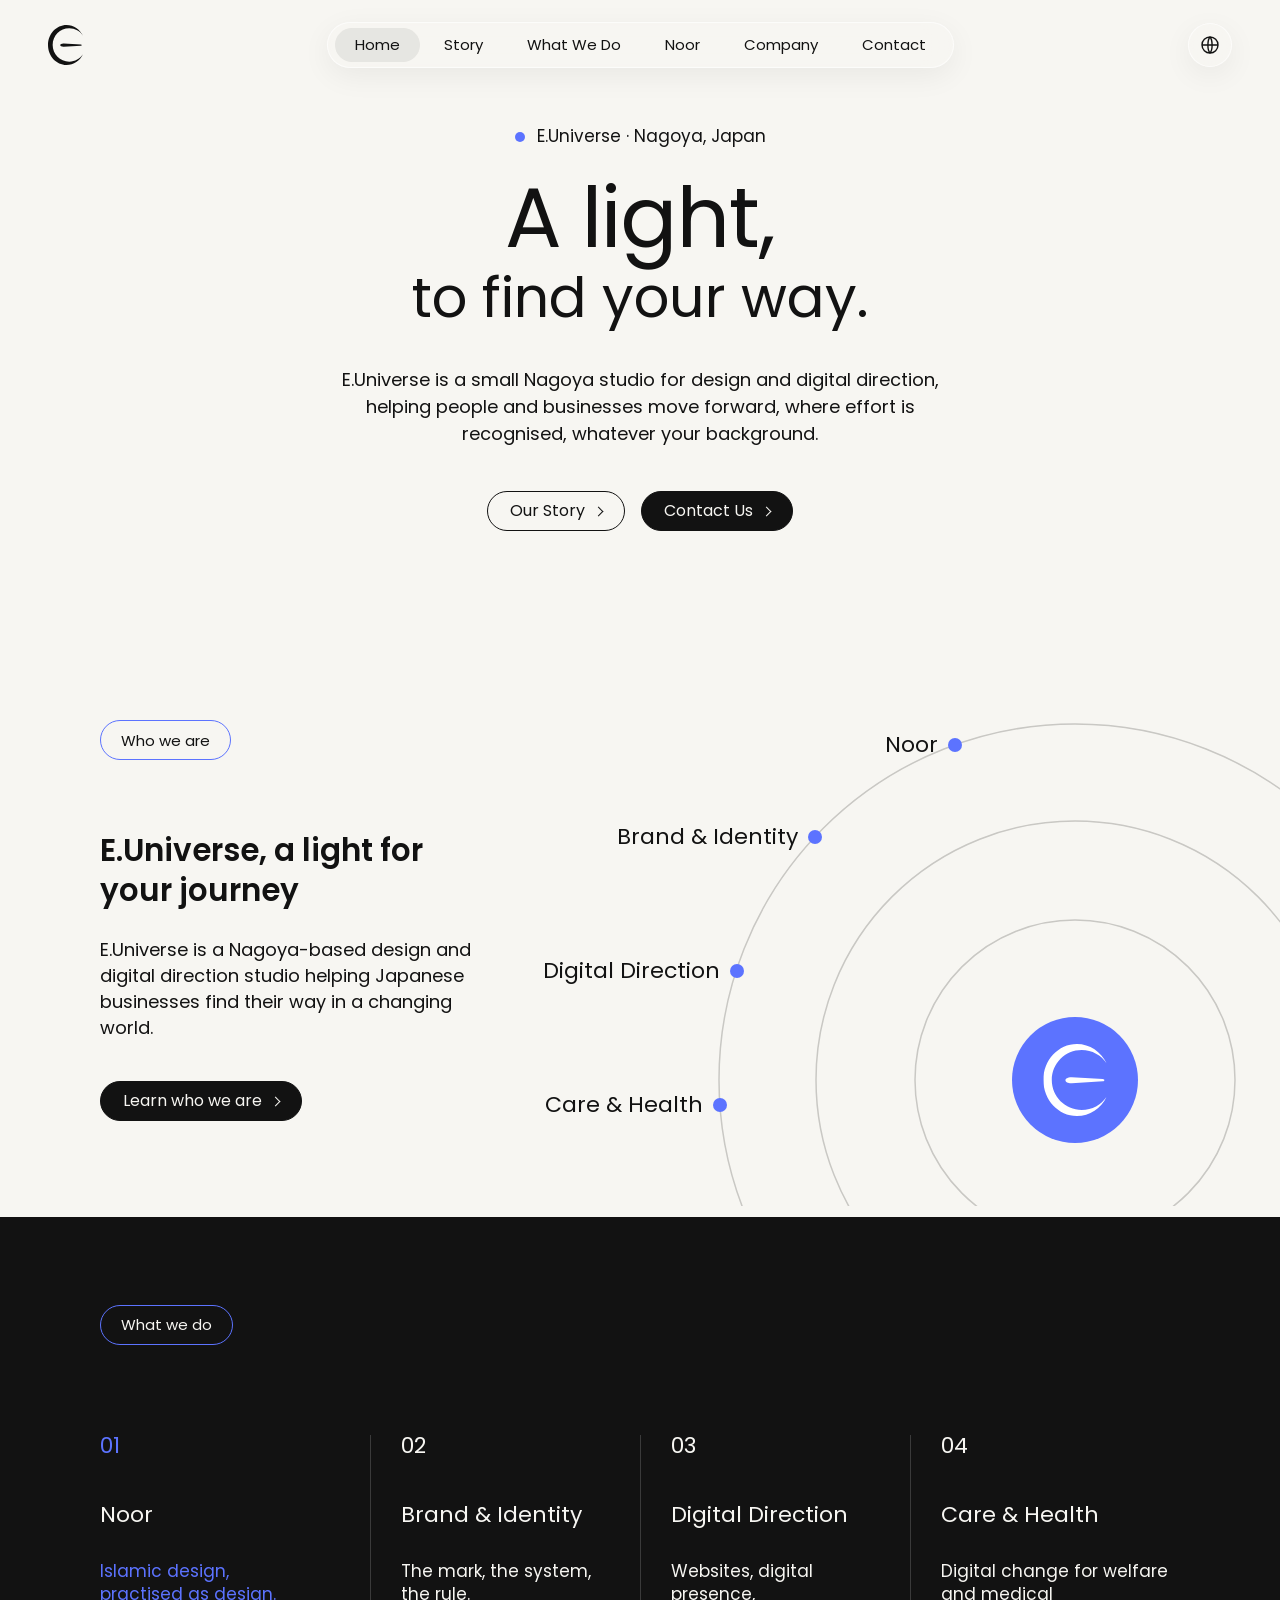
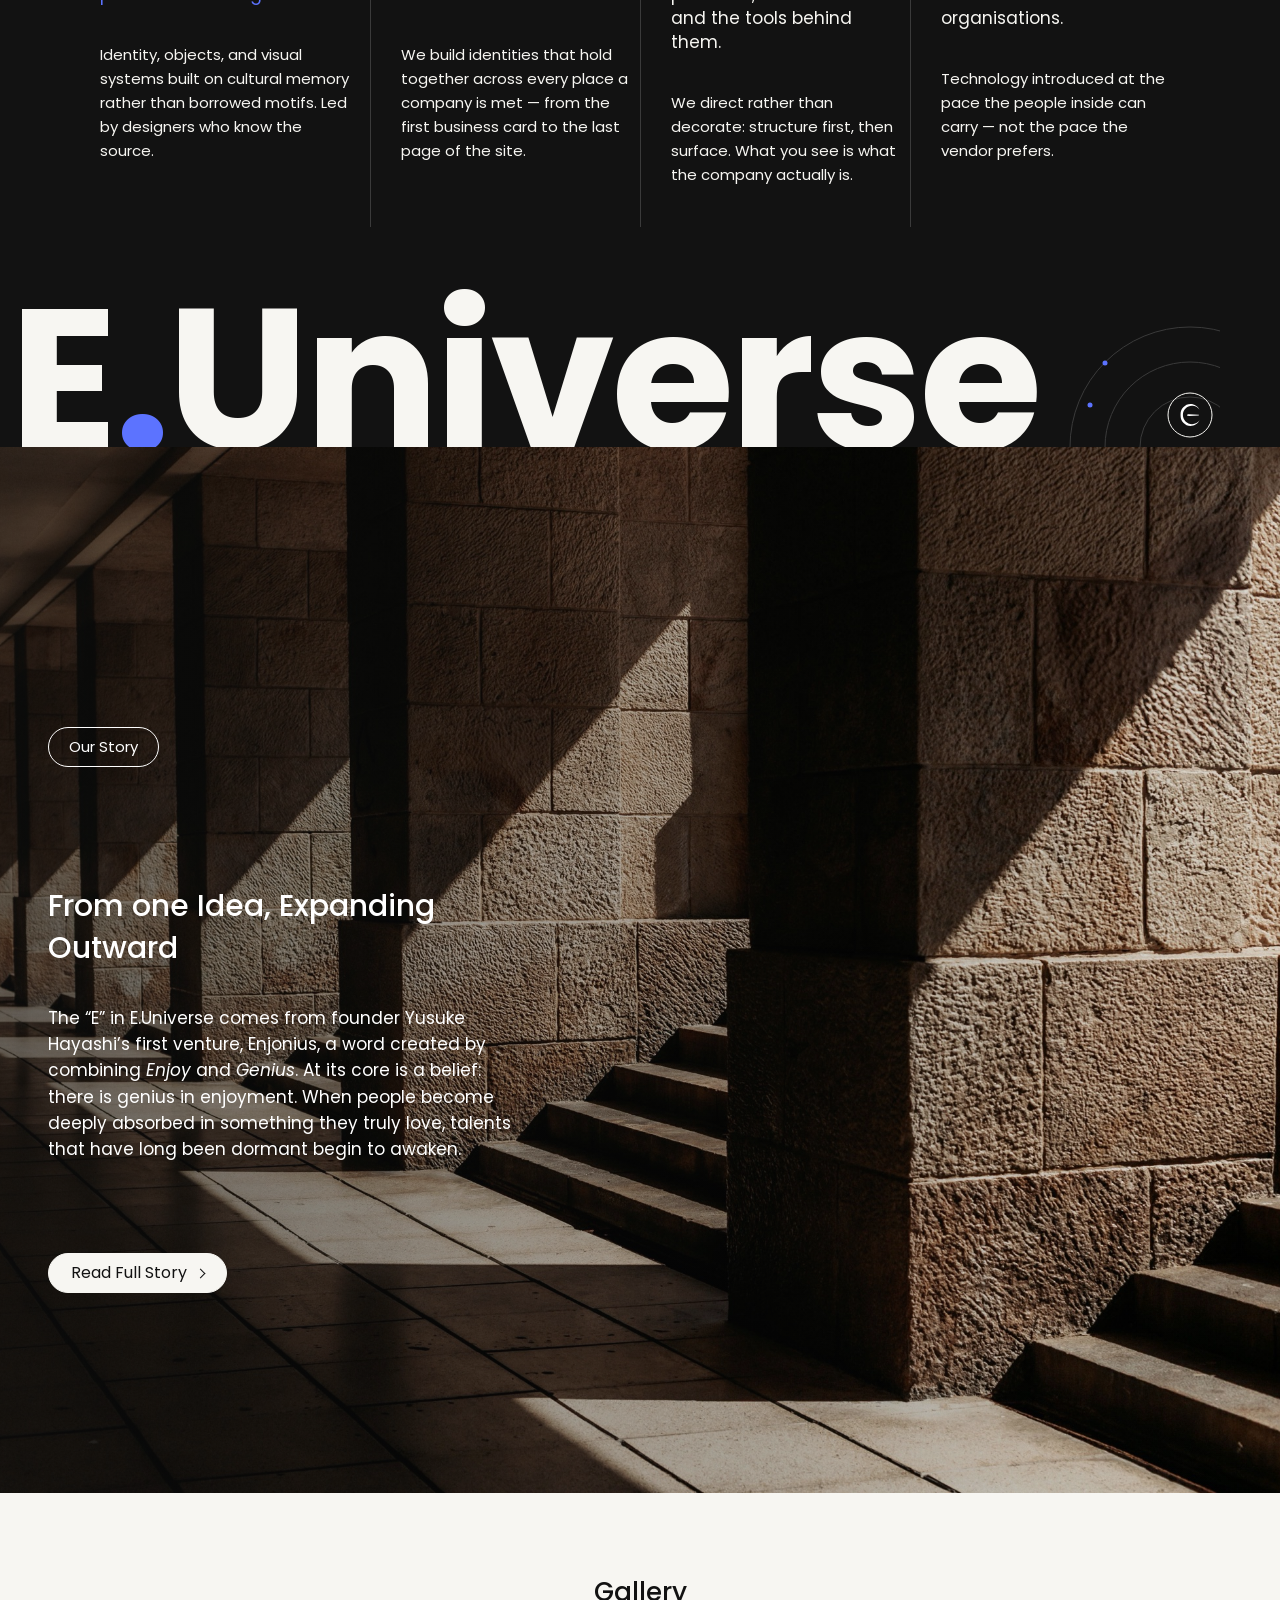
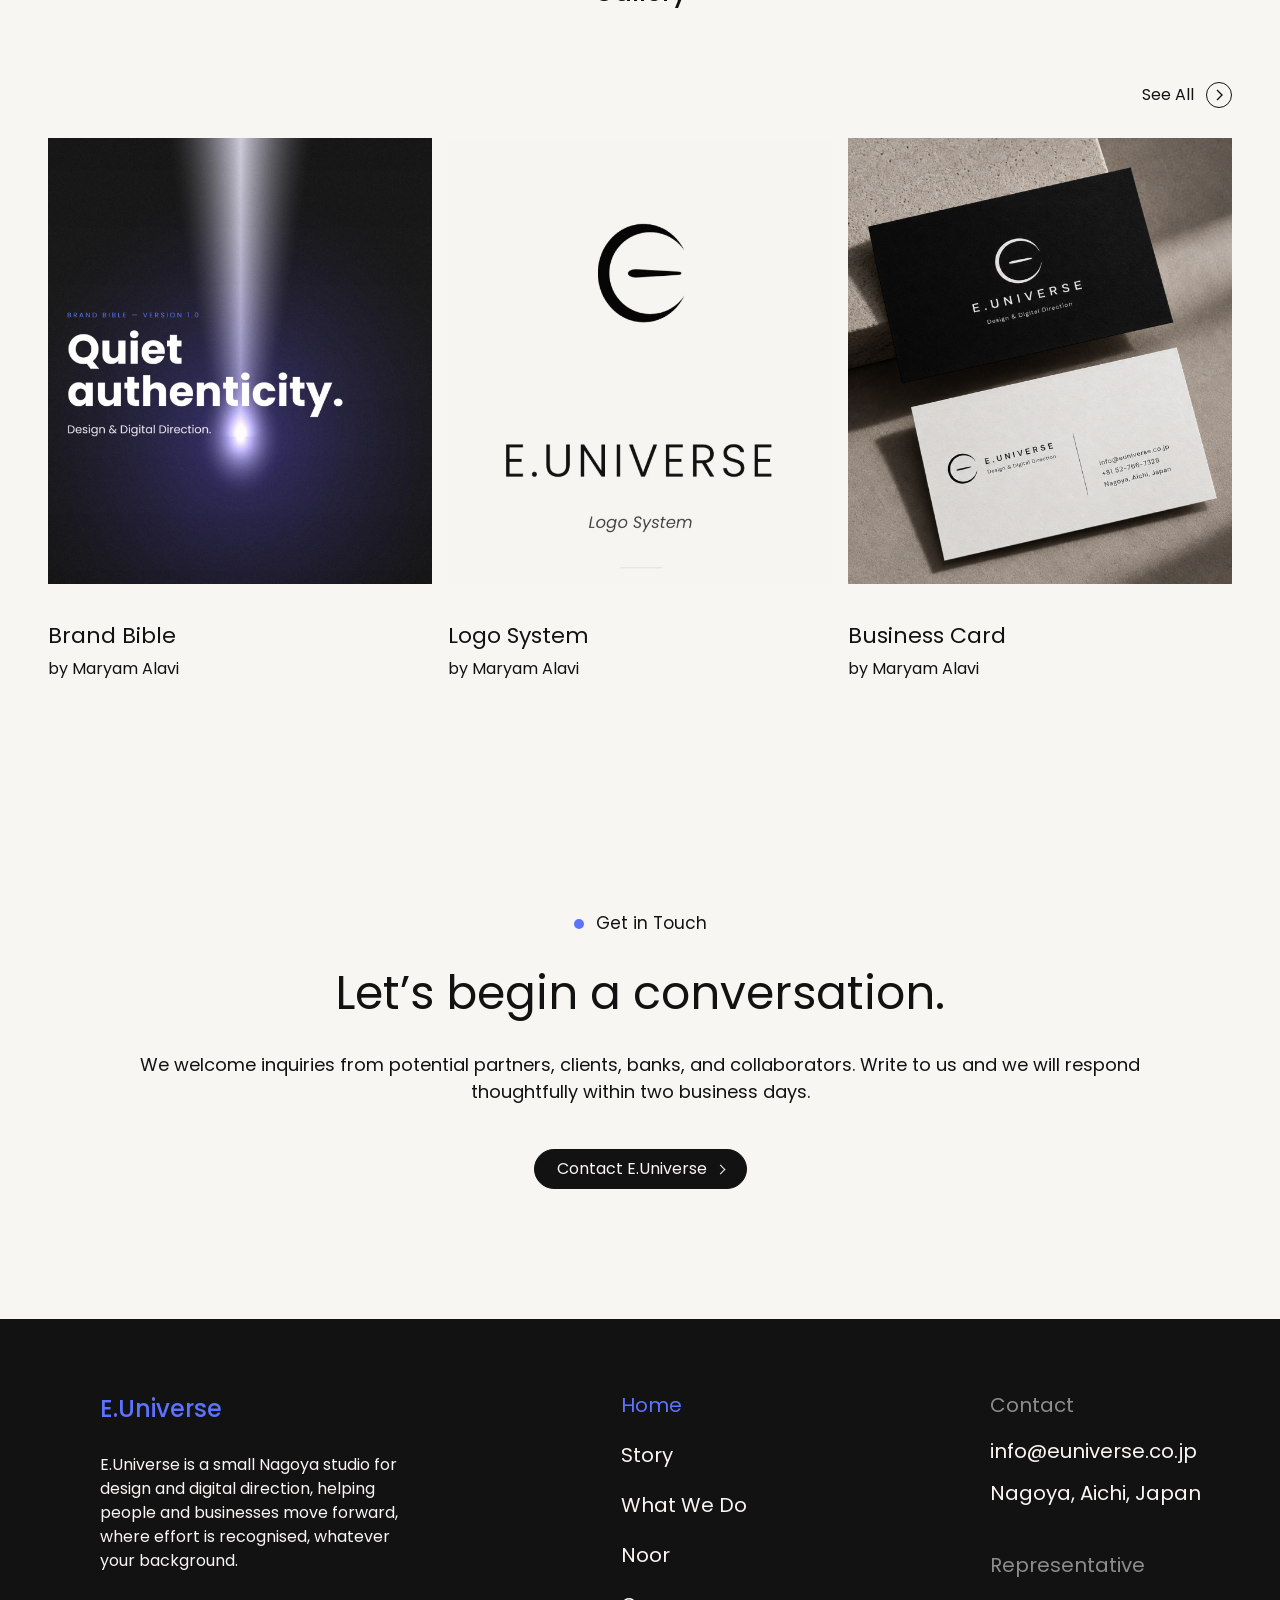
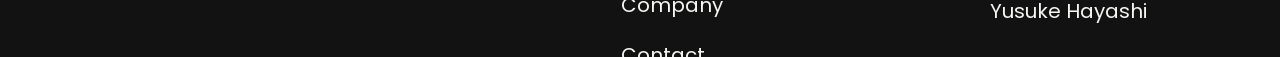
==== commit 2c065790: "Publish v2: promote /v2/ to site root, remove noindex, add sitemap.xml/robots.txt, keep v1 page in a" ====
--- a/v2/index.html
+++ b/v2/index.html
@@ -1,221 +1,7 @@
 <!doctype html>
-<html lang="en-GB">
-<head>
-<meta charset="utf-8">
-<meta name="viewport" content="width=device-width, initial-scale=1">
-<title>E.Universe — A Nagoya studio for design &amp; digital direction.</title>
-<meta name="description" content="E.Universe is a small Nagoya studio for design and digital direction, helping people and businesses move forward, where effort is recognised, whatever your background.">
+<html lang="en-GB"><head><meta charset="utf-8">
+<title>E.Universe</title>
 <meta name="robots" content="noindex">
 <link rel="canonical" href="https://euniverse.co.jp/">
-<meta property="og:type" content="website">
-<meta property="og:site_name" content="E.Universe">
-<meta property="og:title" content="E.Universe — A Nagoya studio for design &amp; digital direction.">
-<meta property="og:description" content="E.Universe is a small Nagoya studio for design and digital direction, helping people and businesses move forward, where effort is recognised, whatever your background.">
-<meta property="og:url" content="https://euniverse.co.jp/">
-<meta property="og:image" content="https://euniverse.co.jp/assets/og.png">
-<meta name="twitter:card" content="summary_large_image">
-<link rel="icon" href="/assets/favicon.ico" sizes="any">
-<link rel="icon" type="image/png" sizes="32x32" href="/assets/favicon-32.png">
-<link rel="apple-touch-icon" sizes="180x180" href="/assets/favicon-180.png">
-<link rel="preconnect" href="https://fonts.googleapis.com">
-<link rel="preconnect" href="https://fonts.gstatic.com" crossorigin>
-<link href="https://fonts.googleapis.com/css2?family=Poppins:ital,wght@0,300;0,400;0,500;0,600;0,700;1,400&display=swap" rel="stylesheet">
-<link rel="stylesheet" href="/css/site.css">
-</head>
-<body>
-
-<!-- ===== Header ===== -->
-<header class="site-header">
-  <a class="site-header__logo" href="index.html" aria-label="E.Universe — Home">
-    <img src="/assets/Symbol_Ink.svg" alt="" width="35" height="40" class="logo-ink">
-    <img src="/assets/Symbol_Light.svg" alt="" width="35" height="40" class="logo-light">
-  </a>
-  <nav class="site-nav" aria-label="Primary">
-    <a href="index.html" aria-current="page">Home</a>
-    <a href="story.html">Story</a>
-    <a href="what-we-do.html">What We Do</a>
-    <a href="noor.html">Noor</a>
-    <a href="company.html">Company</a>
-    <a href="contact.html">Contact</a>
-  </nav>
-  <div class="site-header__tools">
-    <button class="icon-btn icon-btn--menu" type="button" aria-label="Open menu" aria-expanded="false" aria-controls="mobile-menu">
-      <svg viewBox="0 0 22 22" fill="none" stroke="currentColor" stroke-width="1.6" stroke-linecap="round"><path d="M4 7h14M7 11h8M9 15h4"/></svg>
-    </button>
-    <span class="icon-btn" role="img" aria-label="Language (English)">
-      <svg viewBox="0 0 22 22" fill="none" stroke="currentColor" stroke-width="1.4"><circle cx="11" cy="11" r="8"/><path d="M3 11h16M11 3c2.8 3 2.8 13 0 16M11 3c-2.8 3-2.8 13 0 16"/></svg>
-    </span>
-  </div>
-</header>
-
-<div class="mobile-menu" id="mobile-menu" data-open="false">
-  <button class="icon-btn mobile-menu__close" type="button" aria-label="Close menu">
-    <svg viewBox="0 0 22 22" fill="none" stroke="currentColor" stroke-width="1.6" stroke-linecap="round"><path d="M6 6l10 10M16 6L6 16"/></svg>
-  </button>
-  <nav aria-label="Mobile">
-    <a href="index.html" aria-current="page">Home</a>
-    <a href="story.html">Story</a>
-    <a href="what-we-do.html">What We Do</a>
-    <a href="noor.html">Noor</a>
-    <a href="company.html">Company</a>
-    <a href="contact.html">Contact</a>
-  </nav>
-</div>
-
-<main>
-
-<!-- ===== Hero ===== -->
-<section class="hero">
-  <p class="kicker">E.Universe · Nagoya, Japan</p>
-  <h1 class="hero__title"><span class="l1">A light,</span><span class="l2">to find your way.</span></h1>
-  <p class="hero__lead">E.Universe is a small Nagoya studio for design and digital direction, helping people and businesses move forward, where effort is recognised, whatever your background.</p>
-  <div class="hero__actions">
-    <a class="btn btn--outline" href="story.html">Our Story</a>
-    <a class="btn btn--ink" href="contact.html">Contact Us</a>
-  </div>
-</section>
-
-<!-- ===== Who we are ===== -->
-<section class="who" aria-labelledby="who-title">
-  <div class="who__text">
-    <p class="pill">Who we are</p>
-    <h2 class="who__title" id="who-title">E.Universe, a light for your journey</h2>
-    <p class="who__body">E.Universe is a Nagoya-based design and digital direction studio helping Japanese businesses find their way in a changing world.</p>
-    <p class="who__cta"><a class="btn btn--ink" href="company.html">Learn who we are</a></p>
-  </div>
-  <!-- Orbit diagram: three arcs + four labelled dots around the E symbol -->
-  <svg class="orbit" viewBox="-100 0 800 566" aria-hidden="true" focusable="false">
-    <g fill="none" stroke="#C9C8C4" stroke-width="1.5">
-      <circle cx="495" cy="440" r="160"/>
-      <circle cx="495" cy="440" r="259"/>
-      <circle cx="495" cy="440" r="356"/>
-    </g>
-    <g fill="#5C73FF">
-      <circle cx="375" cy="105" r="7"/>
-      <circle cx="235" cy="197" r="7"/>
-      <circle cx="157" cy="331" r="7"/>
-      <circle cx="140" cy="465" r="7"/>
-    </g>
-    <g text-anchor="end">
-      <text x="358" y="112">Noor</text>
-      <text x="218" y="204">Brand &amp; Identity</text>
-      <text x="140" y="338">Digital Direction</text>
-      <text x="123" y="472">Care &amp; Health</text>
-    </g>
-    <circle cx="495" cy="440" r="63" fill="#5C73FF"/>
-    <image href="/assets/Symbol_Light.svg" x="463" y="404" width="64" height="72"/>
-  </svg>
-</section>
-
-<!-- ===== What we do ===== -->
-<section class="services section--ink" aria-labelledby="services-title">
-  <div class="services__head">
-    <h2 class="pill" id="services-title">What we do</h2>
-  </div>
-  <div class="services__grid">
-    <article class="service">
-      <p class="service__num service__num--accent">01</p>
-      <h3 class="service__title">Noor</h3>
-      <p class="service__tag service__tag--accent">Islamic design,<br>practised as design.</p>
-      <p class="service__body">Identity, objects, and visual systems built on cultural memory rather than borrowed motifs. Led by designers who know the source.</p>
-    </article>
-    <article class="service">
-      <p class="service__num">02</p>
-      <h3 class="service__title">Brand &amp; Identity</h3>
-      <p class="service__tag">The mark, the system,<br>the rule.</p>
-      <p class="service__body">We build identities that hold together across every place a company is met — from the first business card to the last page of the site.</p>
-    </article>
-    <article class="service">
-      <p class="service__num">03</p>
-      <h3 class="service__title">Digital Direction</h3>
-      <p class="service__tag">Websites, digital presence,<br>and the tools behind them.</p>
-      <p class="service__body">We direct rather than decorate: structure first, then surface. What you see is what the company actually is.</p>
-    </article>
-    <article class="service">
-      <p class="service__num">04</p>
-      <h3 class="service__title">Care &amp; Health</h3>
-      <p class="service__tag">Digital change for welfare<br>and medical organisations.</p>
-      <p class="service__body">Technology introduced at the pace the people inside can carry — not the pace the vendor prefers.</p>
-    </article>
-  </div>
-  <div class="services__mark" aria-hidden="true">
-    <span class="word">E<span class="dot">.</span>Universe</span>
-    <svg class="mini-orbit" viewBox="0 0 220 130" fill="none">
-      <g stroke="#3A3A3A" stroke-width="1"><circle cx="190" cy="130" r="50"/><circle cx="190" cy="130" r="85"/><circle cx="190" cy="130" r="120"/></g>
-      <circle cx="105" cy="46" r="2.5" fill="#5C73FF"/><circle cx="90" cy="88" r="2.5" fill="#5C73FF"/>
-      <circle cx="190" cy="98" r="22" stroke="#F7F6F2" stroke-width="1"/>
-      <image href="/assets/Symbol_Light.svg" x="180" y="87" width="20" height="22"/>
-    </svg>
-  </div>
-</section>
-
-<!-- ===== Our Story teaser ===== -->
-<section class="story-teaser" aria-labelledby="story-title">
-  <figure class="ph"><img src="/assets/img/home-story-corridor.jpg" alt="" loading="lazy"></figure>
-  <p class="pill pill--white">Our Story</p>
-  <h2 class="story-teaser__title" id="story-title">From one Idea, Expanding Outward</h2>
-  <p class="story-teaser__body">The “E” in E.Universe comes from founder Yusuke Hayashi’s first venture, Enjonius, a word created by combining <em>Enjoy</em> and <em>Genius</em>. At its core is a belief: there is genius in enjoyment. When people become deeply absorbed in something they truly love, talents that have long been dormant begin to awaken.</p>
-  <p class="story-teaser__cta"><a class="btn btn--paper" href="story.html">Read Full Story</a></p>
-</section>
-
-<!-- ===== Gallery ===== -->
-<section class="gallery" aria-labelledby="gallery-title">
-  <h2 class="gallery__title" id="gallery-title">Gallery</h2>
-  <div class="gallery__bar"><a class="more" href="what-we-do.html#work">See All</a></div>
-  <div class="gallery__grid">
-    <article class="card">
-      <figure class="ph card__img"><img src="/assets/img/gallery-brand-bible.jpg" alt="Brand Bible cover — Quiet authenticity." loading="lazy"></figure>
-      <h3 class="card__title">Brand Bible</h3>
-      <p class="card__by">by Maryam Alavi</p>
-    </article>
-    <article class="card">
-      <figure class="ph card__img"><img src="/assets/img/gallery-logo-system.jpg" alt="E.Universe logo system" loading="lazy"></figure>
-      <h3 class="card__title">Logo System</h3>
-      <p class="card__by">by Maryam Alavi</p>
-    </article>
-    <article class="card">
-      <figure class="ph card__img"><img src="/assets/img/gallery-business-card.jpg" alt="E.Universe business cards" loading="lazy"></figure>
-      <h3 class="card__title">Business Card</h3>
-      <p class="card__by">by Maryam Alavi</p>
-    </article>
-  </div>
-</section>
-
-<!-- ===== Get in touch ===== -->
-<section class="cta" aria-labelledby="cta-title">
-  <p class="kicker">Get in Touch</p>
-  <h2 class="cta__title" id="cta-title">Let’s begin a conversation.</h2>
-  <p class="cta__body">We welcome inquiries from potential partners, clients, banks, and collaborators. Write to us and we will respond thoughtfully within two business days.</p>
-  <p class="cta__btn"><a class="btn btn--ink" href="contact.html">Contact E.Universe</a></p>
-</section>
-
-</main>
-
-<!-- ===== Footer ===== -->
-<footer class="site-footer">
-  <div>
-    <p class="site-footer__brand">E.Universe</p>
-    <p class="site-footer__about">E.Universe is a small Nagoya studio for design and digital direction, helping people and businesses move forward, where effort is recognised, whatever your background.</p>
-  </div>
-  <nav aria-label="Footer">
-    <ul class="site-footer__links">
-      <li><a href="index.html" aria-current="page">Home</a></li>
-      <li><a href="story.html">Story</a></li>
-      <li><a href="what-we-do.html">What We Do</a></li>
-      <li><a href="noor.html">Noor</a></li>
-      <li><a href="company.html">Company</a></li>
-      <li><a href="contact.html">Contact</a></li>
-    </ul>
-  </nav>
-  <div class="site-footer__contact">
-    <p class="site-footer__heading" style="margin-top:0">Contact</p>
-    <p><a href="mailto:info@euniverse.co.jp">info@euniverse.co.jp</a></p>
-    <p>Nagoya, Aichi, Japan</p>
-    <p class="site-footer__heading">Representative</p>
-    <p>Yusuke Hayashi</p>
-  </div>
-</footer>
-
-<script src="/js/site.js" defer></script>
-</body>
-</html>
+<meta http-equiv="refresh" content="0; url=/">
+</head><body><p>This page has moved to <a href="/">euniverse.co.jp</a>.</p></body></html>
